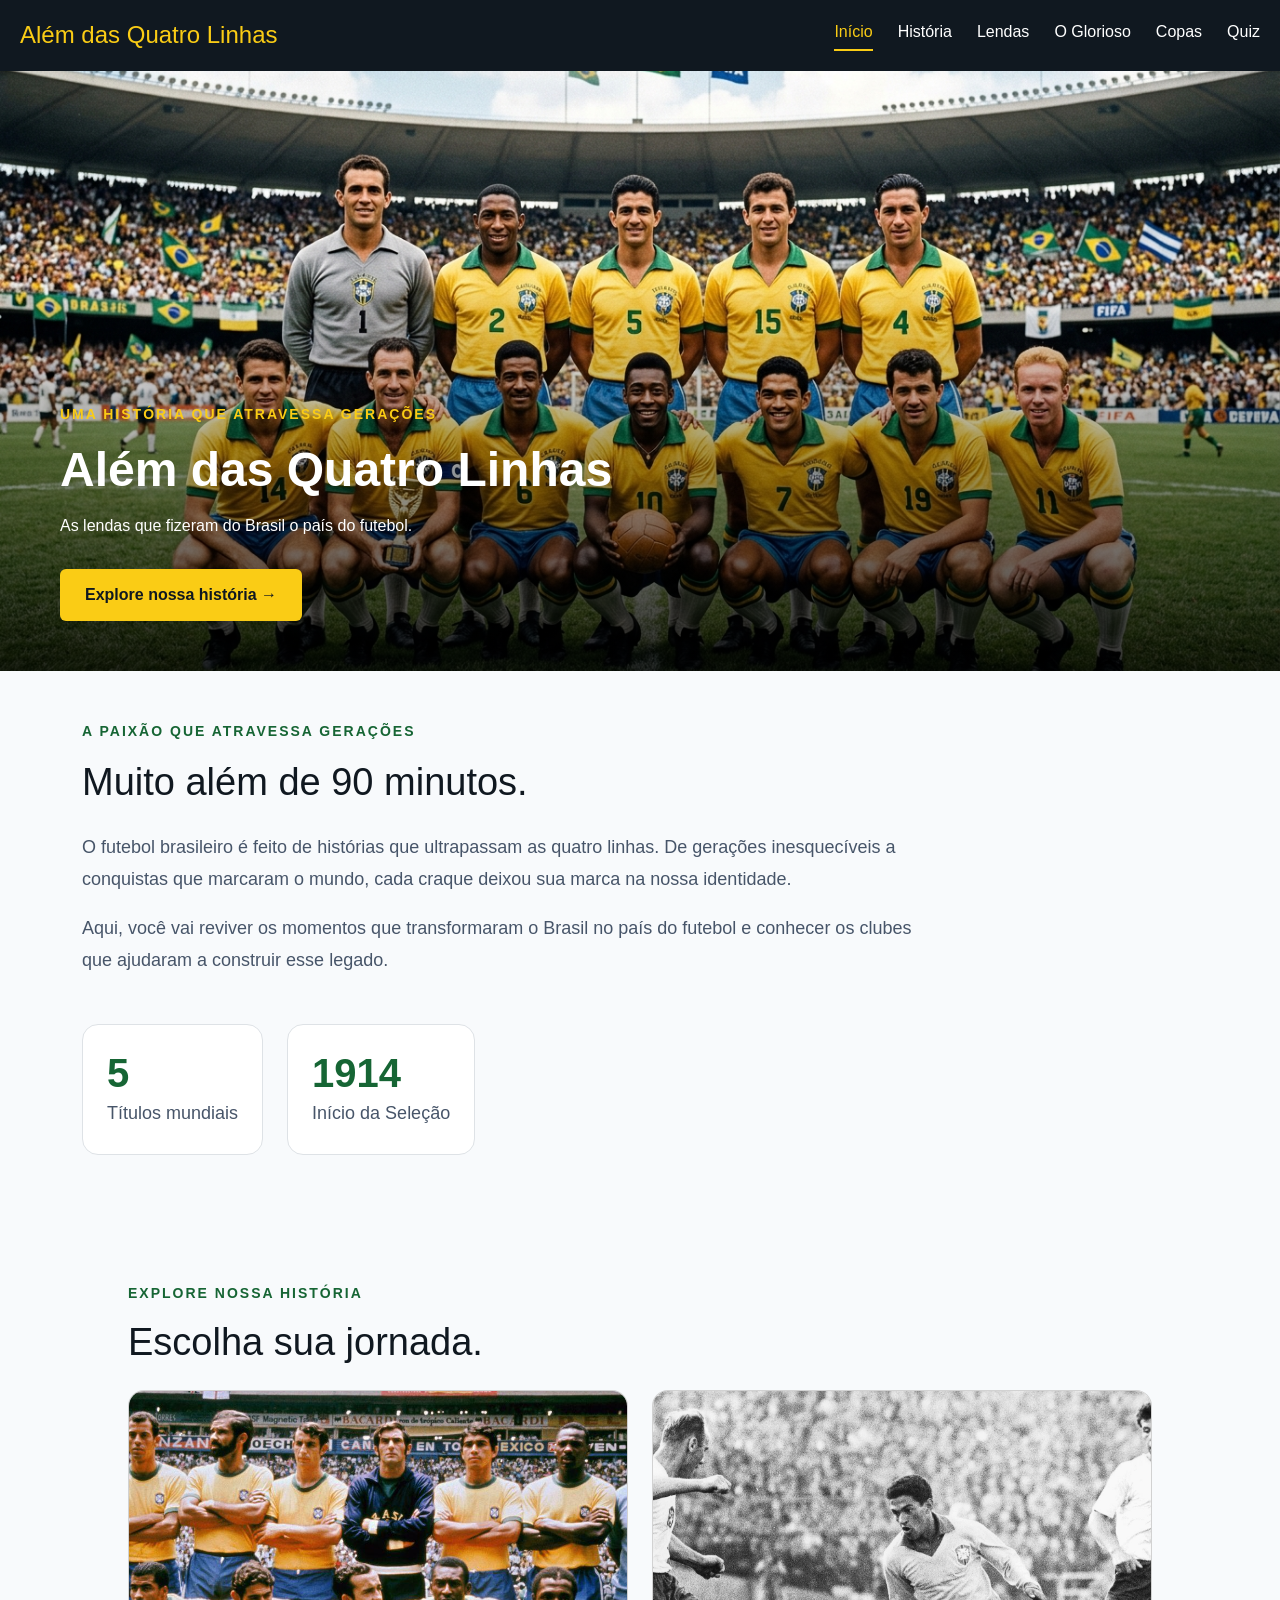
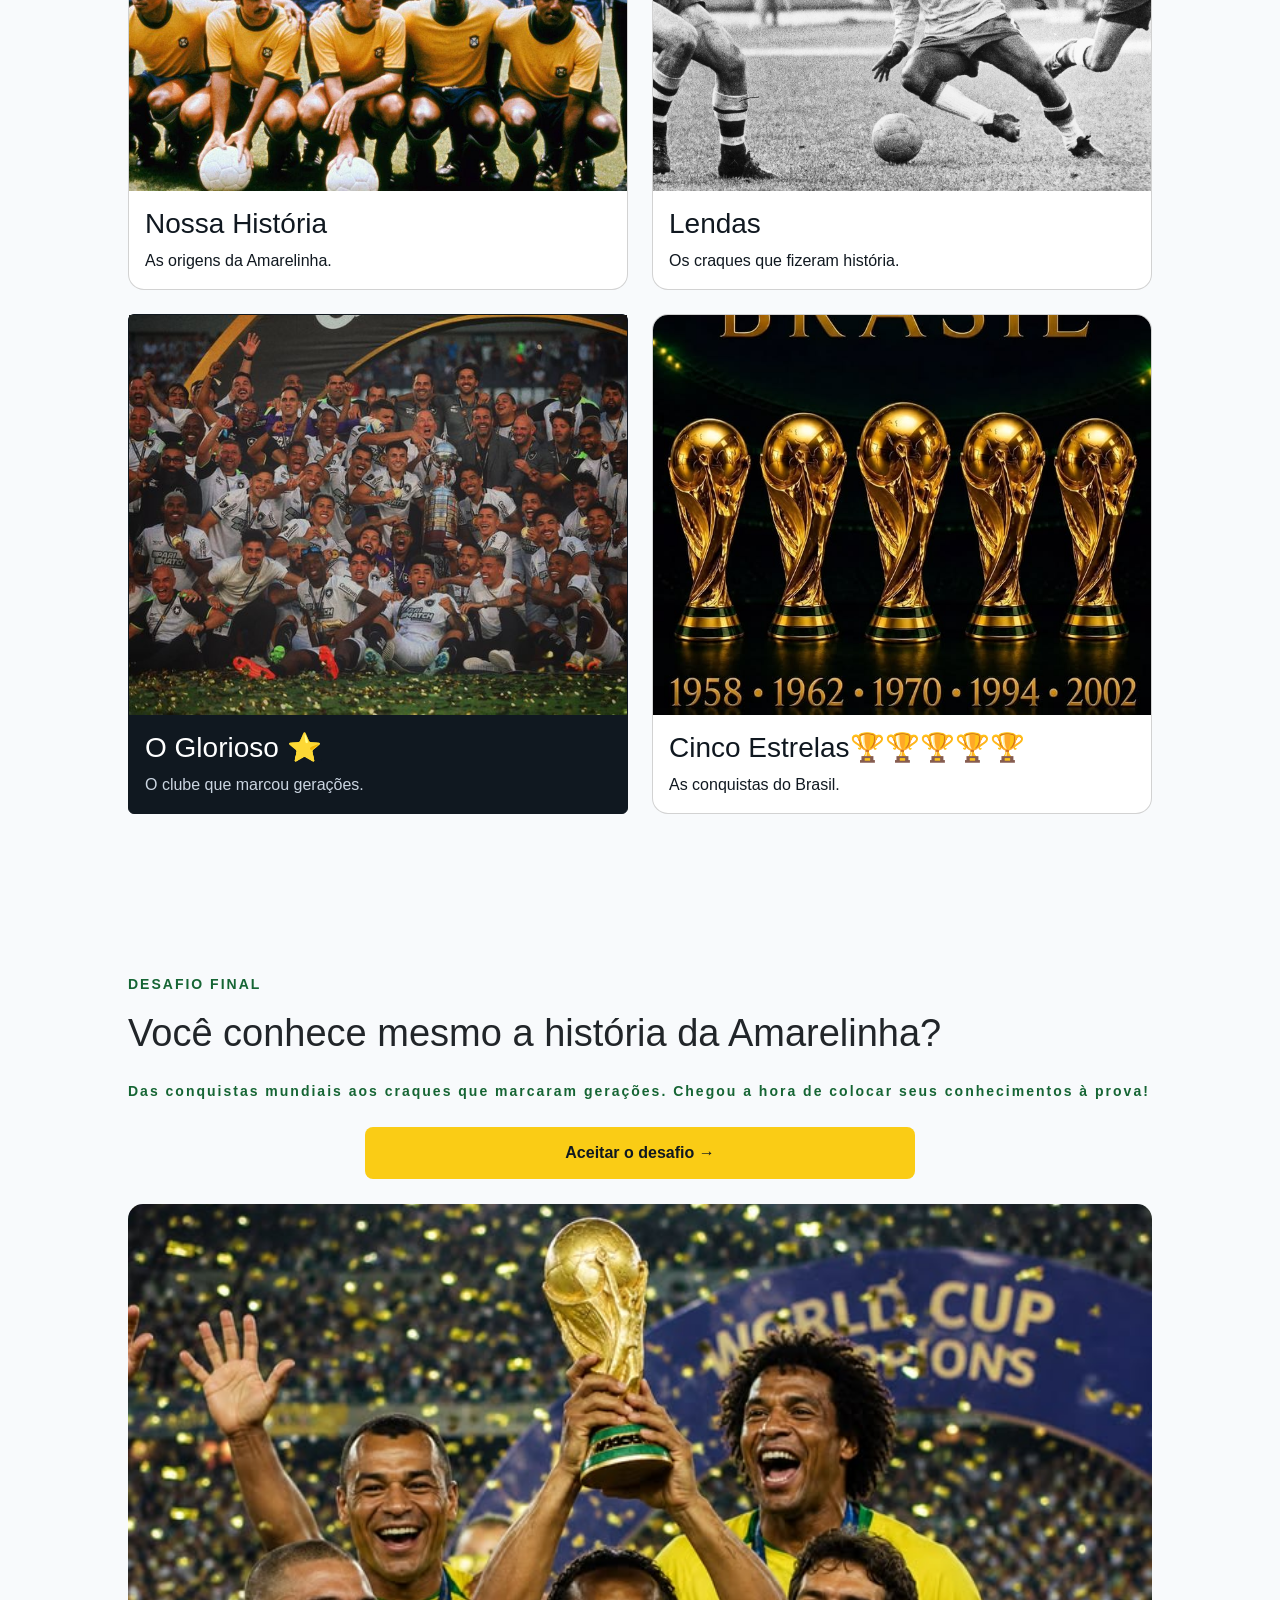
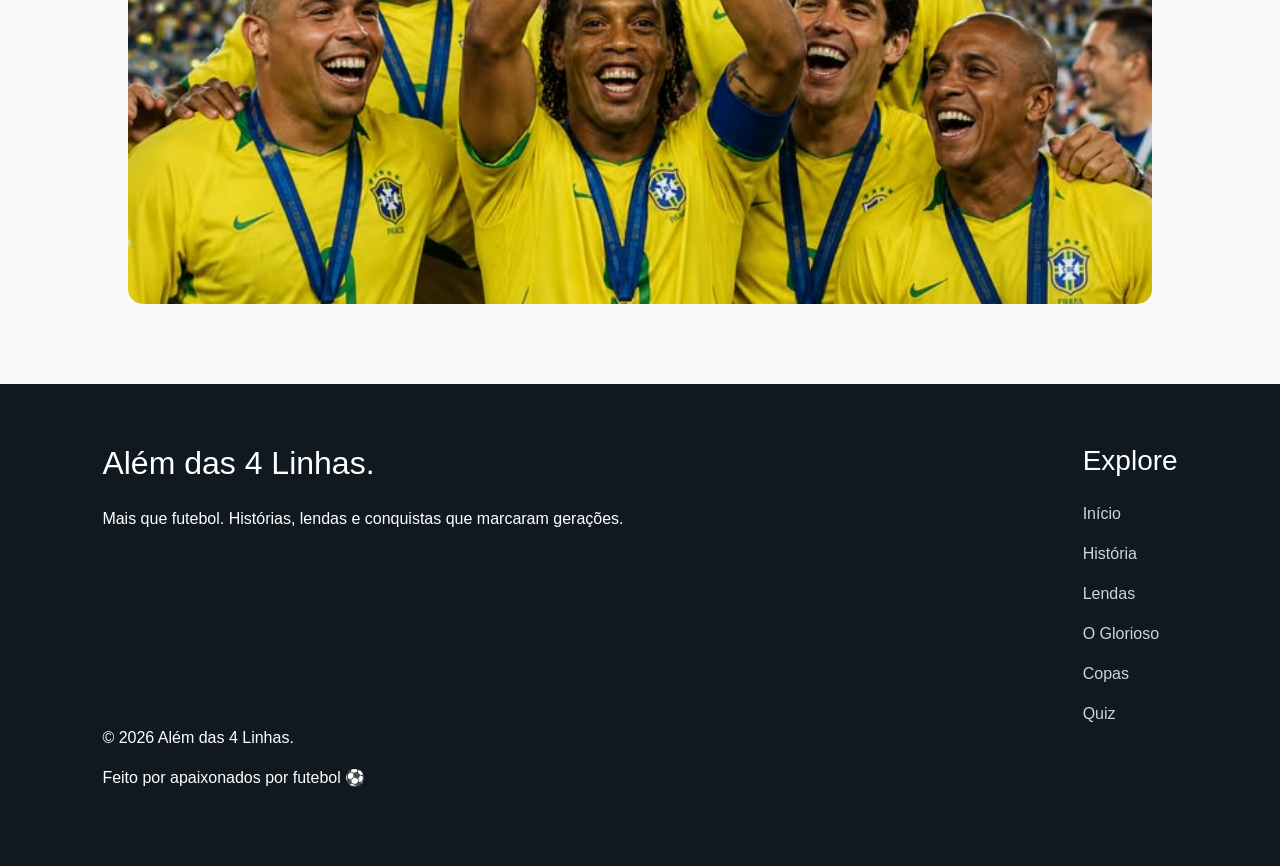
==== index.html @ fcc67f06 "Refatoracao inicial com bootstrap" ====
<!DOCTYPE html>
<html lang="pt-br">
<head>
    <meta charset="UTF-8">
    <meta name="viewport" content="width=device-width, initial-scale=1.0">
    <link href="https://cdn.jsdelivr.net/npm/bootstrap@5.3.3/dist/css/bootstrap.min.css" rel="stylesheet">
    <link rel="stylesheet" href="css/estilo.css">
    <title>Alem das 4 linhas</title>
    
</head>
    <script src="https://cdn.jsdelivr.net/npm/bootstrap@5.3.3/dist/js/bootstrap.bundle.min.js"></script>
<body>
    <header>
        <h1> Além das Quatro Linhas</h1>
        <nav>
            <a href="index.html" class="ativo">Início</a>
            <a href="historia.html">História</a>
            <a href="lendas.html">Lendas</a>
            <a href="botafogo.html">O Glorioso</a>
            <a href="copas.html">Copas</a>
            <a href="quiz.html">Quiz</a>
        </nav>
    </header>
    
    <main>
        <section class="hero">

            <img src="img/FotoPrincip.jpg" alt="herois" class="hero-imagem">
           
            <div class="hero-conteudo">

                <p class="hero-subtitulo">
                UMA HISTÓRIA QUE ATRAVESSA GERAÇÕES
                </p>
            
                <h2>Além das Quatro Linhas</h2>

                <p>
                As lendas que fizeram do Brasil o país do futebol. 
                </p>
            
                <a href="historia.html" class="botao-ex">Explore nossa história →</a>
            </div>
        </section>
       
       <section class="apresentacao py-5">
            <div class="container">
                <p class="apresentacao-subtitulo" > A PAIXÃO QUE ATRAVESSA GERAÇÕES</p>

                <h2> Muito além de 90 minutos. </h2>

                <p>
                    O futebol brasileiro é feito de histórias que ultrapassam as quatro linhas. De gerações 
                    inesquecíveis a conquistas que marcaram o mundo, cada craque deixou sua marca na nossa identidade.
                </p>

        
                <p> 
                    Aqui, você vai reviver os momentos que transformaram o Brasil no país do 
                    futebol e conhecer os clubes que ajudaram a construir esse legado.
                </p>

                <div class="d-flex flex-wrap gap-4 mt-5">
                    <div class="bg-white p-4 border rounded-4">
                    
                        <h3 class="fw-bold mb-0" style="color: #166534; font-size: 40px;">5</h3>
                        <p class="small mb-0">Títulos mundiais</p>
                
                    </div>

                    <div class="bg-white p-4 border rounded-4">
                    
                        <h3 class="fw-bold mb-0" style="color: #166534; font-size: 40px;">1914</h3>
                        <p class="small mb-0">Início da Seleção</p>
                
                    </div>

                </div>
            </div>
        </section>

        <section class="jornada">

            <p class="jornada-subtitulo">EXPLORE NOSSA HISTÓRIA</p>

            <h2> Escolha sua jornada.</h2>
        
            <div  class="row g-4">
                
                <div class="col-md-6">
                    
                    <a href="historia.html" class="card h-100 text-decoration-none overflow-hidden rounded-4">
                        <img src="img/selecao.jpg" alt="card-nossahistoria">
                
                        <div class="card-body">
                            <h3 class="card-title">Nossa História</h3>
                            <p class="card-text mb-0">As origens da Amarelinha.</p>
                        </div>   
                    </a>
                </div>   

                <div class="col-md-6">
                    <a href="lendas.html" class="card h-100 text-decoration-none overflow-hidden rounded-4">
                        <img src="img/lendas.jpg" alt="Lendas-img" >
                        <div class="card-body">
                            <h3 class="card-title">Lendas</h3>
                            <p class="card-text mb-0">Os craques que fizeram história.</p>
                        </div>
                    </a>
                </div>
                
                <div class="col-md-6">
                    <a href="botafogo.html" class="card card-botafogo">
                        <img src="img/Botafogo campeão.jpg" alt="Botafogo-card" class="card-bot">
                        <div class="card-body">
                            <h3 class="card-title">O Glorioso ⭐</h3>
                            <p class="card-text mb-0">O clube que marcou gerações.</p>
                        </div>
                    </a>
                </div>   
                <div class="col-md-6">
                    <a href="copas.html" class="card h-100 text-decoration-none overflow-hidden rounded-4">
                        <img src="img/Trofeu.jpg" alt="trofeu-card" class="card-trof" >
                        <div class="card-body">
                            <h3 class="card-title">Cinco Estrelas🏆🏆🏆🏆🏆</h3>
                            <p class="card-text mb-0">As conquistas do Brasil.</p>
                        </div>
                    </a>
                </div>    
            </div>
        </section>

        <section class="desafio">
            
            <p>DESAFIO FINAL</p>

            <h2>Você conhece mesmo a história da Amarelinha?</h2>

            <p>Das conquistas mundiais aos craques que marcaram gerações. Chegou a hora de colocar seus conhecimentos à prova!</p>

            <a href="quiz.html" class="botao-desaf"> Aceitar o desafio → </a>

            <img src="img/Barro, World Cup.jpg" alt="quiz" class="desafio-img">
            
        </section>
    </main>
    
    <footer class="rodape">

        <div class="row justify-content-between g-4">

            <div class="col-12 col-md-auto d-flex flex-column gap-3 rodape-links">
                <h2>Além das 4 Linhas.</h2>
                <p>
                    Mais que futebol. Histórias, lendas e
                    conquistas que marcaram gerações.
                </p>
            </div>

            <div class="col-12 col-md-auto d-flex flex-column gap-3 rodape-links">
                <h3>Explore</h3>

                <a href="index.html">Início</a>
                <a href="historia.html">História</a>
                <a href="lendas.html">Lendas</a>
                <a href="botafogo.html">O Glorioso</a>
                <a href="copas.html">Copas</a>
                <a href="quiz.html">Quiz</a>
            </div>

        </div>

        <div class="rodape-final">
            <p>© 2026 Além das 4 Linhas.</p>
            <p>Feito por apaixonados por futebol ⚽</p>
        </div>

    </footer>

</body>
</html>
---- css/estilo.css ----
body { 
    margin: 0%;
    font-family: sans-serif;
    background-color: #F8FAFC;
}

header { 
    background-color: #101820;
    color: #FACC15;
    padding: 20px;
}

header {
    display: flex;
    justify-content: space-between;
    align-items: center;
}

header h1 {
    font-size: 24px;
    margin: 0;
}

nav { 
    display: flex;
    gap: 25px;

}

nav a {
    color: #ffffff;
    text-decoration: none;
    font-size: medium;
    font-weight: 500;
    transition: color 0.3s ease;
}

nav a:hover {
    color: #FACC15;
   
}

.hero-imagem {
    width: 100%;
    height: 600px;
    object-fit: cover;
    object-position: center;
}

.hero { 
    position: relative;
    overflow: hidden;
}

.hero::after {
    content: "";
    position: absolute;
    inset: 0;
    background: linear-gradient(
        to bottom,
        transparent 35%,
        rgba(0, 0, 0, 0.85) 105%
    );
    pointer-events: none;
}

.hero-conteudo {
    position: absolute;
    bottom: 50px;
    left: 60px;
    color: white;
    z-index: 1;
}

.hero-conteudo h2 {
    font-size: 48px;
    font-weight: 700;
    margin: 15px 0;
}

.hero-subtitulo {
    color: #FACC15;
    font-size: 14px;
    font-weight: 600;
    letter-spacing: 2px;
}

.botao-ex {
    display: inline-block;
    background-color: #FACC15;
    color: #101820;
    padding: 14px 25px;
    text-decoration: none;
    font-weight: bold;
    border-radius: 6px;
    margin-top: 15px;
}

.botao-ex { 
     transition: transform 0.3s ease, box-shadow 0.3s ease;
}

.botao-ex:hover { 
    transform: scale(1.03);
    box-shadow: 0 12px 25px rgba(0, 0, 0, 0.15);
}
.apresentacao {
    background-color: #F8FAFC;
}

.apresentacao h2 { 
    font-size: 38px;
    color: #101820;
    margin: 15px 0 25px;
}

.apresentacao p { 
    font-size: 18px;
    color: #475569;
    line-height: 1.8;
    max-width: 850px;
}

.apresentacao .apresentacao-subtitulo {
    color: #166534;
    font-size: 14px;
    font-weight: 700;
    letter-spacing: 2px;
}

.indicador h3 { 
    font-size: 40px;
    color: #166534;
    margin: 0; 
  
}

.indicador p { 
    font-size: small;
    margin: 0;
}

.emoji-trofeu {
    width: min-content;
}

.jornada { 
    background-color:  #F8FAFC;
    padding: 80px 10%;
}

.jornada-subtitulo { 
    color: #166534;
    font-size: 14px;
    font-weight: 700;
    letter-spacing: 2px;
}

.jornada h2 {
    font-size: 38px;
    color: #101820;
    margin: 15px 0 25px;
}

.card img {
    width: 100%;
    height: 400px;
    object-fit: cover;
    object-position:center 20%;
    display: block;

}

.card img.card-bot { 
    object-position: center 70%;
}

.card img.card-trof { 
    object-position: center 57%;
}

.card {
    color: #101820;
    transition: transform 0.3s ease, box-shadow 0.3s ease;
}

.card:hover {
    transform: scale(1.03);
    box-shadow: 0 12px 25px rgba(0, 0, 0, 0.15);
}

.card-botafogo { 
    background-color: #101820;
    border-color: #101820;
}

.card-botafogo h3 { 
    color: #ffffff;
}

.card-botafogo p { 
    color: #cbd5e1; 
}

.desafio{
    margin: 80px 10%;
}

.desafio p { 
    color: #166534;
    font-size: 14px;
    font-weight: 700;
    letter-spacing: 2px;
}

.desafio h2 { 
    font-size: 38px;
    margin: 15px 0 25px;
}

.desafio-img { 
    width: 100%;
    height: 700px;
    object-fit: cover;
    object-position:center 20%;
    display: block;
    border: #cbd5e1 ;
    border-radius: 15px;
}

.botao-desaf {
    display: block;
    width: fit-content;
    margin: 25px auto;
    padding: 14px 200px;

    background-color: #FACC15;
    color: #101820;
    text-decoration: none;
    font-weight: bold;

    border-radius: 8px;
    transition: 0.3s ease;
}

.botao-desaf:hover { 
    transform: scale(1.03);
    box-shadow: 0 12px 25px rgba(0, 0, 0, 0.15);
}

.rodape {
    background-color: #101820;
    color: #FFFFFF;
    padding: 60px 8%;
}

.rodape-sobre h2 {
    font-size: 20px;
    margin-bottom: 15px;
    color: #FACC15;

}

.rodape-links a {
    color: #CBD5E1;
    text-decoration: none;
    transition: color 0.3s ease;
}

.rodape-links a:hover {
    color: #FACC15;
}


        /* HISTORIA.HTML */
.ativo { 
    color: #FACC15;
    border-bottom: 2px solid #FACC15;
    padding-bottom: 5px;
}

.corpo-historia { 
    background-color: #101820;
}

.historia h1{ 
    color: #FFFFFF;
    font-size: 48px;
    margin-bottom: 15px;
    text-align: center;
}

.historia h2{ 
    color: #FFFFFF;
    font-size: 38px;
    margin-bottom: 15px;
    text-align: center;
}

.historia h3{ 
    color: #FACC15;
    font-size: 22px;
    margin-bottom: 15px;
    text-align: center;
}

.historia p:first-of-type { 
    color: #FACC15;
    font-size: 17px;
}

.historia p { 
    color:#cbd5e1;
    text-align: center;
    margin-bottom: 30px;
}

.historia-img {
    width: 100%;
    height: 550px;
    object-fit: cover;
    object-position: center 40%;
    border-radius: 12px;
}

.origem-selec { 
    max-width: 1000px;
    margin: 0;
    padding: 80px 30px;
}

.origem-selec h2 { 
    color: #FFFFFF;
    font-size: 32px;
    margin-bottom: 20px;
}

.origem-selec h3 { 
    color: #FFFFFF;
    font-size: 22px;
    margin-bottom: 15px;
}

.origem-selec p:first-of-type {
    color: #FACC15;
    font-size: 14px;
    font-weight: bold;
    letter-spacing: 2px;
    margin-bottom: 15px;
}

.origem-selec p { 
    color: #CBD5E1;
    font-size: 18px;
    line-height: 1.8;
}

.titulo-p {
    color: #FACC15;
    font-size: 14px;
    font-weight: bold;
    letter-spacing: 2px;
    margin-bottom: 15px;
}

hr {
    border: none;
    border-top: 1px solid #475569;
    margin: 30px 0;
}

.trajeto { 
    max-width: 1000px;
    margin: 0;
    padding: 80px 30px;
}

.trajeto h2{ 
    color: #FACC15;
}

.dados-historia {
    display: flex;
    gap: 80px;
}

.dado h3 {
    color: #FACC15;
    font-size: 32px;
}

.origem-selec .dado p {
    color: #CBD5E1;
    font-size: 14px;
}

.timeline {
    border-left: 3px solid #FACC15;
    margin-left: 10px;
    padding-left: 30px;
}

.evento {
    position: relative;
    margin-bottom: 40px;
}

.evento::before {
    content: "";
    position: absolute;

    width: 14px;
    height: 14px;

    background-color: #FACC15;
    border-radius: 50%;

    left: -38.5px;
    top: 0px;
}

.ano {
    color: #FACC15;
    font-size: 22px;
    font-weight: bold;
}

.evento h3 {
    color: #FFFFFF;
    margin: 10px 0;
}

.evento p {
    color: #CBD5E1;
    line-height: 1.6;
}

.timeline-conteudo {
    display: flex;
    align-items: flex-start;
    gap: 60px;
}

.timeline {
    flex: 1;
}

.timeline-img {
    width: 40%;
    height: 1000px;
    object-fit: cover;
    border-radius: 12px;
}

.linha-temp-inicio p{ 
    color: #FACC15;
    font-size: 14px;
    font-weight: bold;
    letter-spacing: 2px;
    margin-bottom: 15px;
    padding: 5px 30px;
}


.linha-temp-inicio h2 { 
    color:#F8FAFC;
    font-size: 32px;
    margin-bottom: 18px;
    margin-top: 0;
    padding: 0px 30px;

}

.origem-selec.secao-garrincha {
    max-width: none;
    width: 100%;
    padding: 80px 30px;
    box-sizing: border-box;
}

.secao-garrincha .texto-garrincha {
    flex: 1;
    padding-right: 30px;
    padding-left: 30px;
    margin-top: 50px;
}

.secao-garrincha .timeline-img {
    width: 30%;
    height: 1000px;
    object-fit: cover;
    object-position: center;
}

.secao-botafogo.historia-img {
    width: 100%;
    height: 500px;
    object-fit: cover;
    object-position: center 50%;
    border-radius: 12px;
}

.card.fogo {
    background-color: #1B2732;
    border-color: #252525;
}

.card.fogo p.first-of-type {
    color: #CBD5E1;
}

.card.fogo p {
    color: #FACC15;
}


.card.fogo h3 { 
    color: #FFFFFF;
}

.secao-botafogo{
    gap: 20px;
}

.secao-botafogo .dado {
    flex: 1;
    background-color: #1B2732;
    padding: 30px;
    border-radius: 12px;
    text-align: center;
}

.jornada-cards.secao-futuro {
    display: grid;
    grid-template-columns: repeat(7, minmax(0, 1fr));
    gap: 15px;
    width: 100%;
    max-width: 100%;
}

.secao-futuro {
    width: 100%;
    max-width: none;
}

.jornada-cards.secao-futuro {
    width: 100%;
    max-width: none;
}

/*LENDAS STYLE*/

.img-lenda {
    width: 250px;
    height: 300px;
    object-fit: cover;
    object-position: center;
}
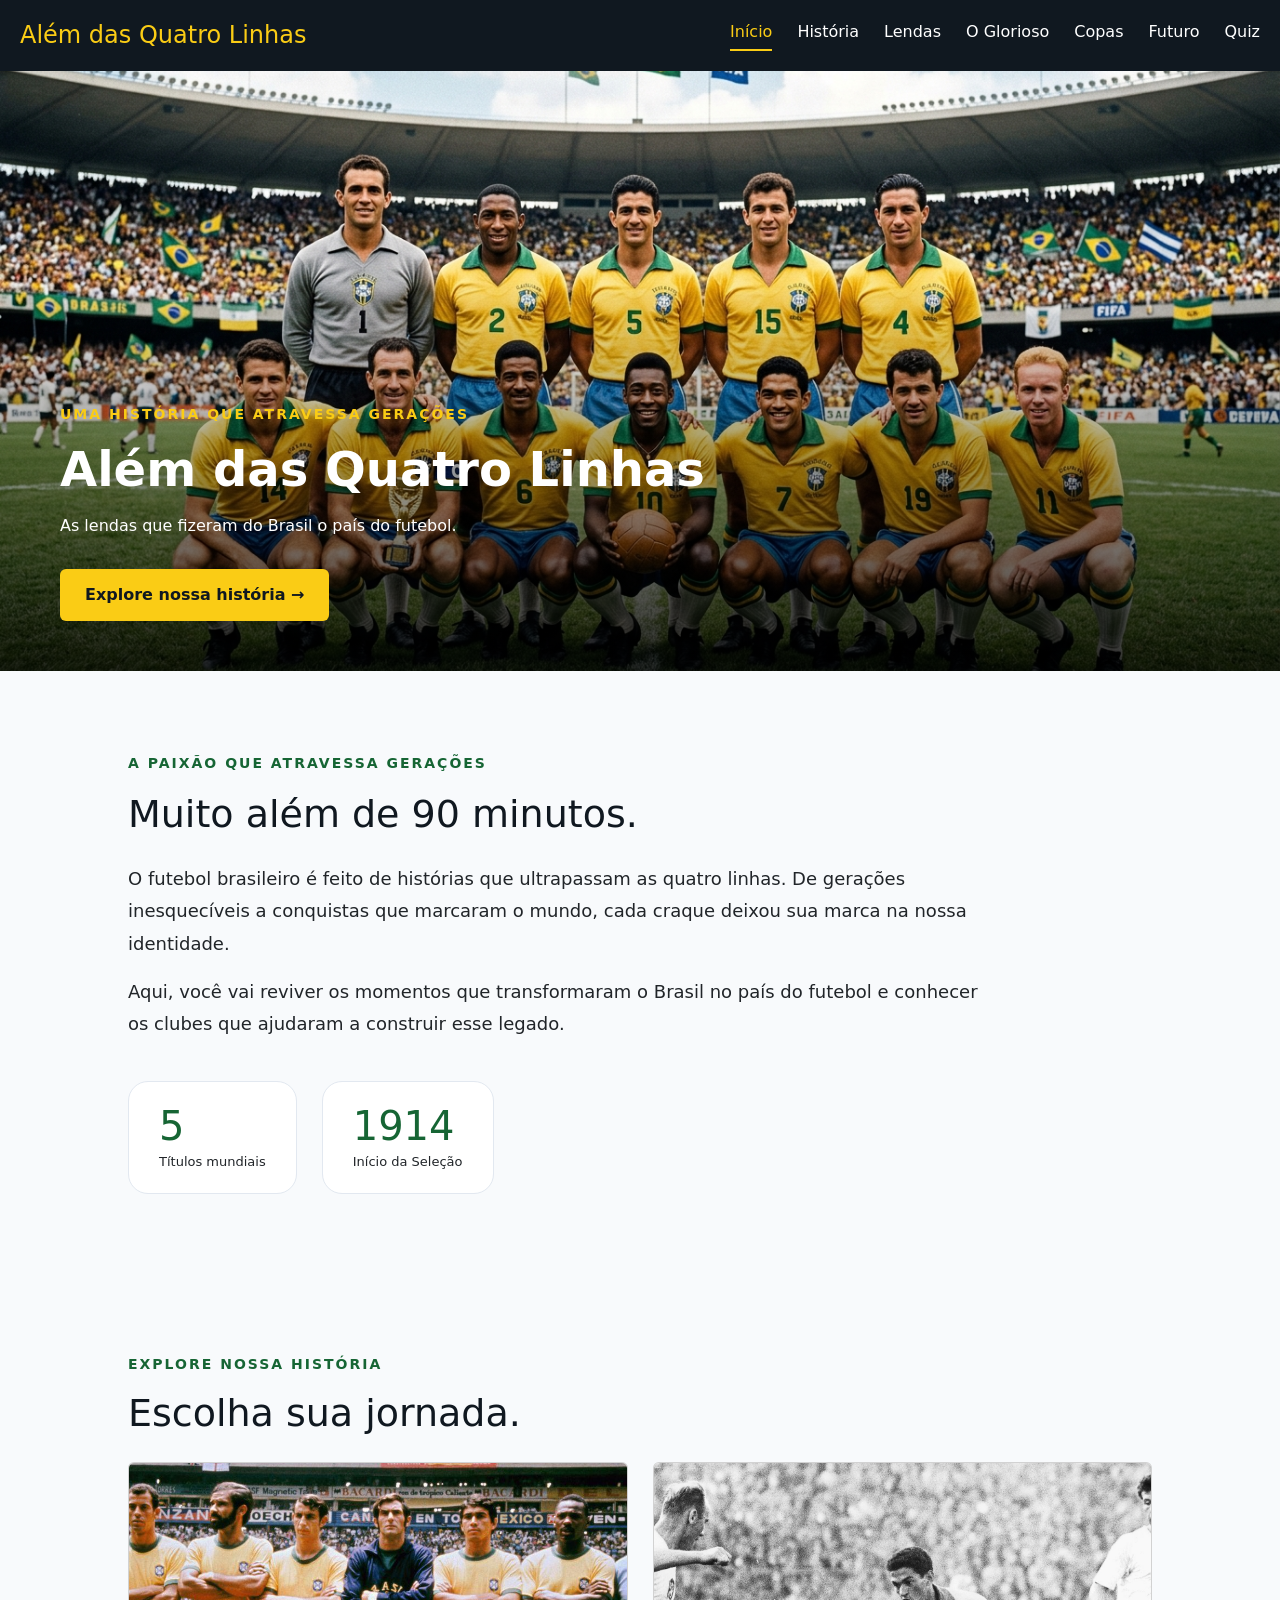
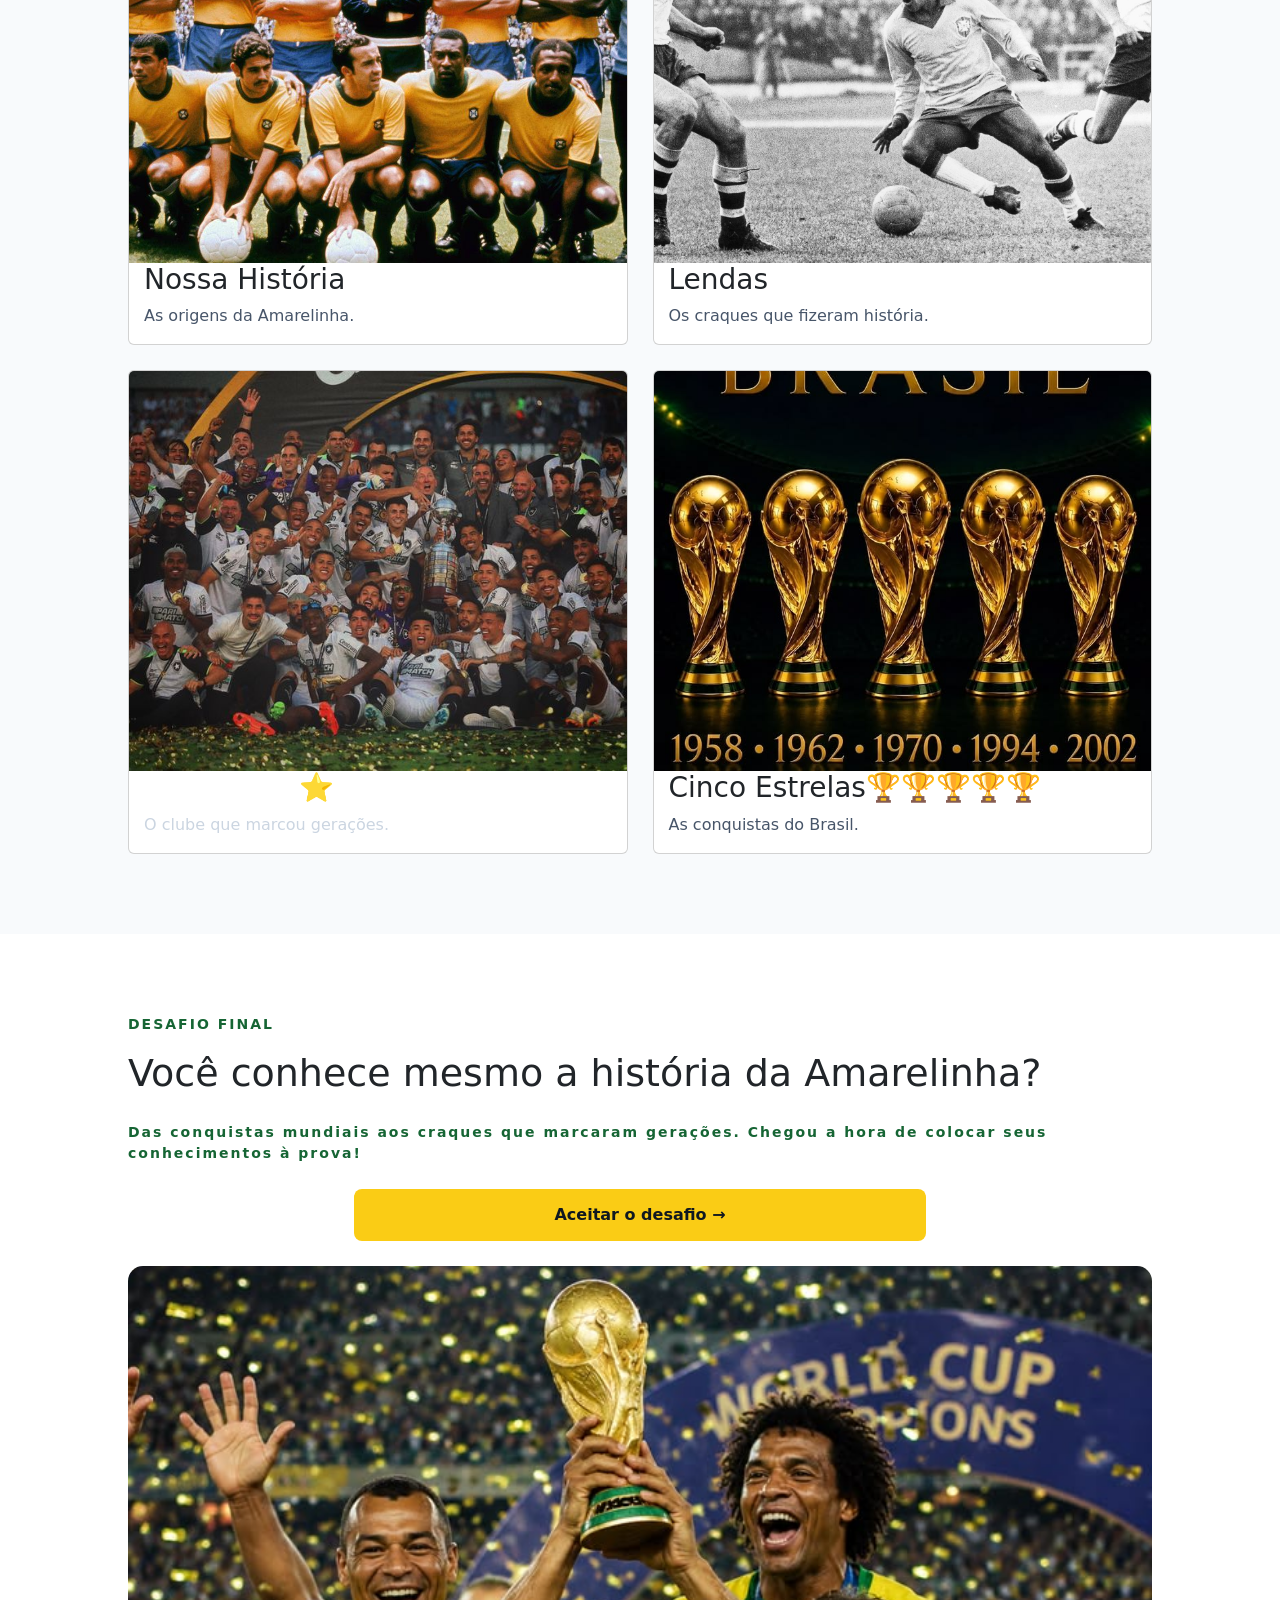
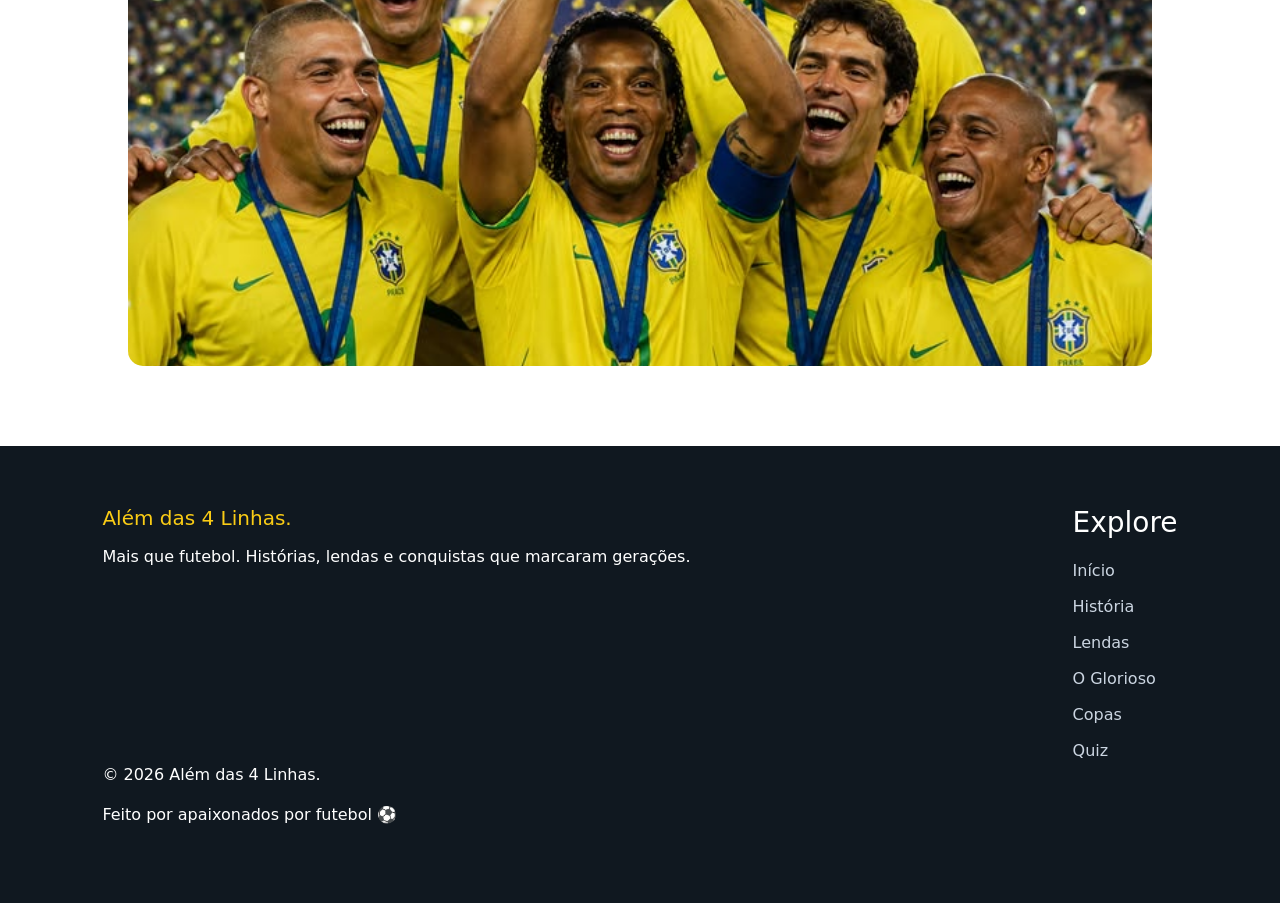
==== commit 11d6a629: "atualizacao navbar" ====
--- a/index.html
+++ b/index.html
@@ -3,12 +3,11 @@
 <head>
     <meta charset="UTF-8">
     <meta name="viewport" content="width=device-width, initial-scale=1.0">
-    <link href="https://cdn.jsdelivr.net/npm/bootstrap@5.3.3/dist/css/bootstrap.min.css" rel="stylesheet">
     <link rel="stylesheet" href="css/estilo.css">
     <title>Alem das 4 linhas</title>
+    <link href="https://cdn.jsdelivr.net/npm/bootstrap@5.3.3/dist/css/bootstrap.min.css" rel="stylesheet">
     
 </head>
-    <script src="https://cdn.jsdelivr.net/npm/bootstrap@5.3.3/dist/js/bootstrap.bundle.min.js"></script>
 <body>
     <header>
         <h1> Além das Quatro Linhas</h1>
@@ -18,6 +17,7 @@
             <a href="lendas.html">Lendas</a>
             <a href="botafogo.html">O Glorioso</a>
             <a href="copas.html">Copas</a>
+            <a href="futuro.html">Futuro</a>
             <a href="quiz.html">Quiz</a>
         </nav>
     </header>
@@ -43,40 +43,39 @@
             </div>
         </section>
        
-       <section class="apresentacao py-5">
-            <div class="container">
-                <p class="apresentacao-subtitulo" > A PAIXÃO QUE ATRAVESSA GERAÇÕES</p>
+       <section class="apresentacao">
+            <p class="apresentacao-subtitulo" > A PAIXÃO QUE ATRAVESSA GERAÇÕES</p>
 
-                <h2> Muito além de 90 minutos. </h2>
+            <h2> Muito além de 90 minutos. </h2>
 
-                <p>
-                    O futebol brasileiro é feito de histórias que ultrapassam as quatro linhas. De gerações 
-                    inesquecíveis a conquistas que marcaram o mundo, cada craque deixou sua marca na nossa identidade.
-                </p>
+            <p>
+                O futebol brasileiro é feito de histórias que ultrapassam as quatro linhas. De gerações 
+                inesquecíveis a conquistas que marcaram o mundo, cada craque deixou sua marca na nossa identidade.
+            </p>
 
         
-                <p> 
-                    Aqui, você vai reviver os momentos que transformaram o Brasil no país do 
-                    futebol e conhecer os clubes que ajudaram a construir esse legado.
-                </p>
+            <p> 
+                Aqui, você vai reviver os momentos que transformaram o Brasil no país do 
+                futebol e conhecer os clubes que ajudaram a construir esse legado.
+            </p>
 
-                <div class="d-flex flex-wrap gap-4 mt-5">
-                    <div class="bg-white p-4 border rounded-4">
+            <div class="indicadores">
+                <div class="indicador">
                     
-                        <h3 class="fw-bold mb-0" style="color: #166534; font-size: 40px;">5</h3>
-                        <p class="small mb-0">Títulos mundiais</p>
+                    <h3>5</h3>
+                    <p>Títulos mundiais</p>
                 
-                    </div>
+                </div>
 
-                    <div class="bg-white p-4 border rounded-4">
+                <div class="indicador">
                     
-                        <h3 class="fw-bold mb-0" style="color: #166534; font-size: 40px;">1914</h3>
-                        <p class="small mb-0">Início da Seleção</p>
+                    <h3>1914</h3>
+                    <p>Início da Seleção</p>
                 
-                    </div>
+                </div>
 
-                </div>
             </div>
+
         </section>
 
         <section class="jornada">
@@ -85,48 +84,40 @@
 
             <h2> Escolha sua jornada.</h2>
         
-            <div  class="row g-4">
+            <div class="jornada-cards">
+    
+                <a href="historia.html" class="card">
+                    <img src="img/selecao.jpg" alt="Botafogo-card">
                 
-                <div class="col-md-6">
+                    <h3>Nossa História</h3>
+                    <p>As origens da Amarelinha.</p>
+                   
+                </a>
                     
-                    <a href="historia.html" class="card h-100 text-decoration-none overflow-hidden rounded-4">
-                        <img src="img/selecao.jpg" alt="card-nossahistoria">
+                <a href="lendas.html" class="card">
+                    <img src="img/lendas.jpg" alt="Lendas-img" >
+                        
+                    <h3>Lendas</h3>
+                    <p>Os craques que fizeram história.</p>
+                    
+                </a>
+
+                <a href="botafogo.html" class="card card-botafogo">
+                    <img src="img/Botafogo campeão.jpg" alt="Botafogo-card" class="card-bot">
+                        
+                    <h3>O Glorioso ⭐</h3>
+                    <p>O clube que marcou gerações.</p>
+                    
+                </a>
+                    
+                <a href="copas.html" class="card">
+                    <img src="img/Trofeu.jpg" alt="trofeu-card" class="card-trof" >
+                        
+                    <h3>Cinco Estrelas🏆🏆🏆🏆🏆</h3>
+                    <p>As conquistas do Brasil.</p>
+                    
+                </a>
                 
-                        <div class="card-body">
-                            <h3 class="card-title">Nossa História</h3>
-                            <p class="card-text mb-0">As origens da Amarelinha.</p>
-                        </div>   
-                    </a>
-                </div>   
-
-                <div class="col-md-6">
-                    <a href="lendas.html" class="card h-100 text-decoration-none overflow-hidden rounded-4">
-                        <img src="img/lendas.jpg" alt="Lendas-img" >
-                        <div class="card-body">
-                            <h3 class="card-title">Lendas</h3>
-                            <p class="card-text mb-0">Os craques que fizeram história.</p>
-                        </div>
-                    </a>
-                </div>
-                
-                <div class="col-md-6">
-                    <a href="botafogo.html" class="card card-botafogo">
-                        <img src="img/Botafogo campeão.jpg" alt="Botafogo-card" class="card-bot">
-                        <div class="card-body">
-                            <h3 class="card-title">O Glorioso ⭐</h3>
-                            <p class="card-text mb-0">O clube que marcou gerações.</p>
-                        </div>
-                    </a>
-                </div>   
-                <div class="col-md-6">
-                    <a href="copas.html" class="card h-100 text-decoration-none overflow-hidden rounded-4">
-                        <img src="img/Trofeu.jpg" alt="trofeu-card" class="card-trof" >
-                        <div class="card-body">
-                            <h3 class="card-title">Cinco Estrelas🏆🏆🏆🏆🏆</h3>
-                            <p class="card-text mb-0">As conquistas do Brasil.</p>
-                        </div>
-                    </a>
-                </div>    
             </div>
         </section>
 
@@ -147,9 +138,9 @@
     
     <footer class="rodape">
 
-        <div class="row justify-content-between g-4">
+        <div class="rodape-conteudo">
 
-            <div class="col-12 col-md-auto d-flex flex-column gap-3 rodape-links">
+            <div class="rodape-sobre">
                 <h2>Além das 4 Linhas.</h2>
                 <p>
                     Mais que futebol. Histórias, lendas e
@@ -157,7 +148,7 @@
                 </p>
             </div>
 
-            <div class="col-12 col-md-auto d-flex flex-column gap-3 rodape-links">
+            <div class="rodape-links">
                 <h3>Explore</h3>
 
                 <a href="index.html">Início</a>
--- a/css/estilo.css
+++ b/css/estilo.css
@@ -106,6 +106,7 @@
 }
 .apresentacao {
     background-color: #F8FAFC;
+    padding: 80px 10%;
 }
 
 .apresentacao h2 { 
@@ -116,7 +117,7 @@
 
 .apresentacao p { 
     font-size: 18px;
-    color: #475569;
+    columns: #475569;
     line-height: 1.8;
     max-width: 850px;
 }
@@ -126,6 +127,19 @@
     font-size: 14px;
     font-weight: 700;
     letter-spacing: 2px;
+}
+
+.indicadores { 
+    display: flex;
+    gap: 25px;
+    margin-top: 40px;
+}
+
+.indicador {
+    background-color: #FFFFFF;
+    padding: 20px 30px;
+    border: 1px solid #E2E8F0;
+    border-radius: 20px;
 }
 
 .indicador h3 { 
@@ -162,6 +176,13 @@
     margin: 15px 0 25px;
 }
 
+.jornada-cards { 
+    display: grid;
+    grid-template-columns: repeat(2, 1fr);
+    gap: 25px;
+}
+
+
 .card img {
     width: 100%;
     height: 400px;
@@ -180,13 +201,31 @@
 }
 
 .card {
+    display: block;
+    background-color: #FFFFFF;
+    border: 1px solid #E2E8F0;
+    border-radius: 17px;
+    overflow: hidden;
+    text-decoration: none;
     color: #101820;
     transition: transform 0.3s ease, box-shadow 0.3s ease;
 }
+
 
 .card:hover {
     transform: scale(1.03);
     box-shadow: 0 12px 25px rgba(0, 0, 0, 0.15);
+}
+
+
+.card h3 {
+    padding-left: 15px;
+
+}
+
+.card p { 
+    padding-left: 15px;
+    color: #475569;
 }
 
 .card-botafogo { 
@@ -252,6 +291,19 @@
     background-color: #101820;
     color: #FFFFFF;
     padding: 60px 8%;
+}
+
+.rodape-conteudo {
+    display: flex;
+    justify-content: space-between;
+    gap: 40px;
+}
+
+.rodape-links {
+    display: flex;
+    flex-direction: column;
+    gap: 12px;
+
 }
 
 .rodape-sobre h2 {
@@ -557,3 +609,49 @@
     object-position: center;
 }
 
+
+/* TÍTULO DAS LENDAS */
+.titulo-lendas {
+    font-size: 45px;
+    color: #FACC15;
+    font-weight: bold;
+}
+
+
+/* CARDS */
+.card-lenda {
+    border: none;
+    border-radius: 10px;
+    overflow: hidden;
+    transition: 0.3s;
+}
+
+/* IMAGENS */
+.card-lenda img {
+    height: 300px;
+    object-fit: cover;
+}
+
+/* NOME DOS JOGADORES */
+.card-lenda h3 {
+    color: #1B4332;
+    font-weight: bold;
+}
+
+/* DESCRIÇÃO */
+.card-lenda p {
+    color: #555;
+}
+
+/* EFEITO AO PASSAR O MOUSE */
+.card-lenda:hover {
+    transform: translateY(-5px);
+    box-shadow: 0 5px 15px rgba(0,0,0,0.2);
+}
+
+/*Subir imagem do ronaldo*/
+.card-lenda .img-ronaldo {
+    object-fit: cover !important;
+    object-position: center 50% !important;
+}
+
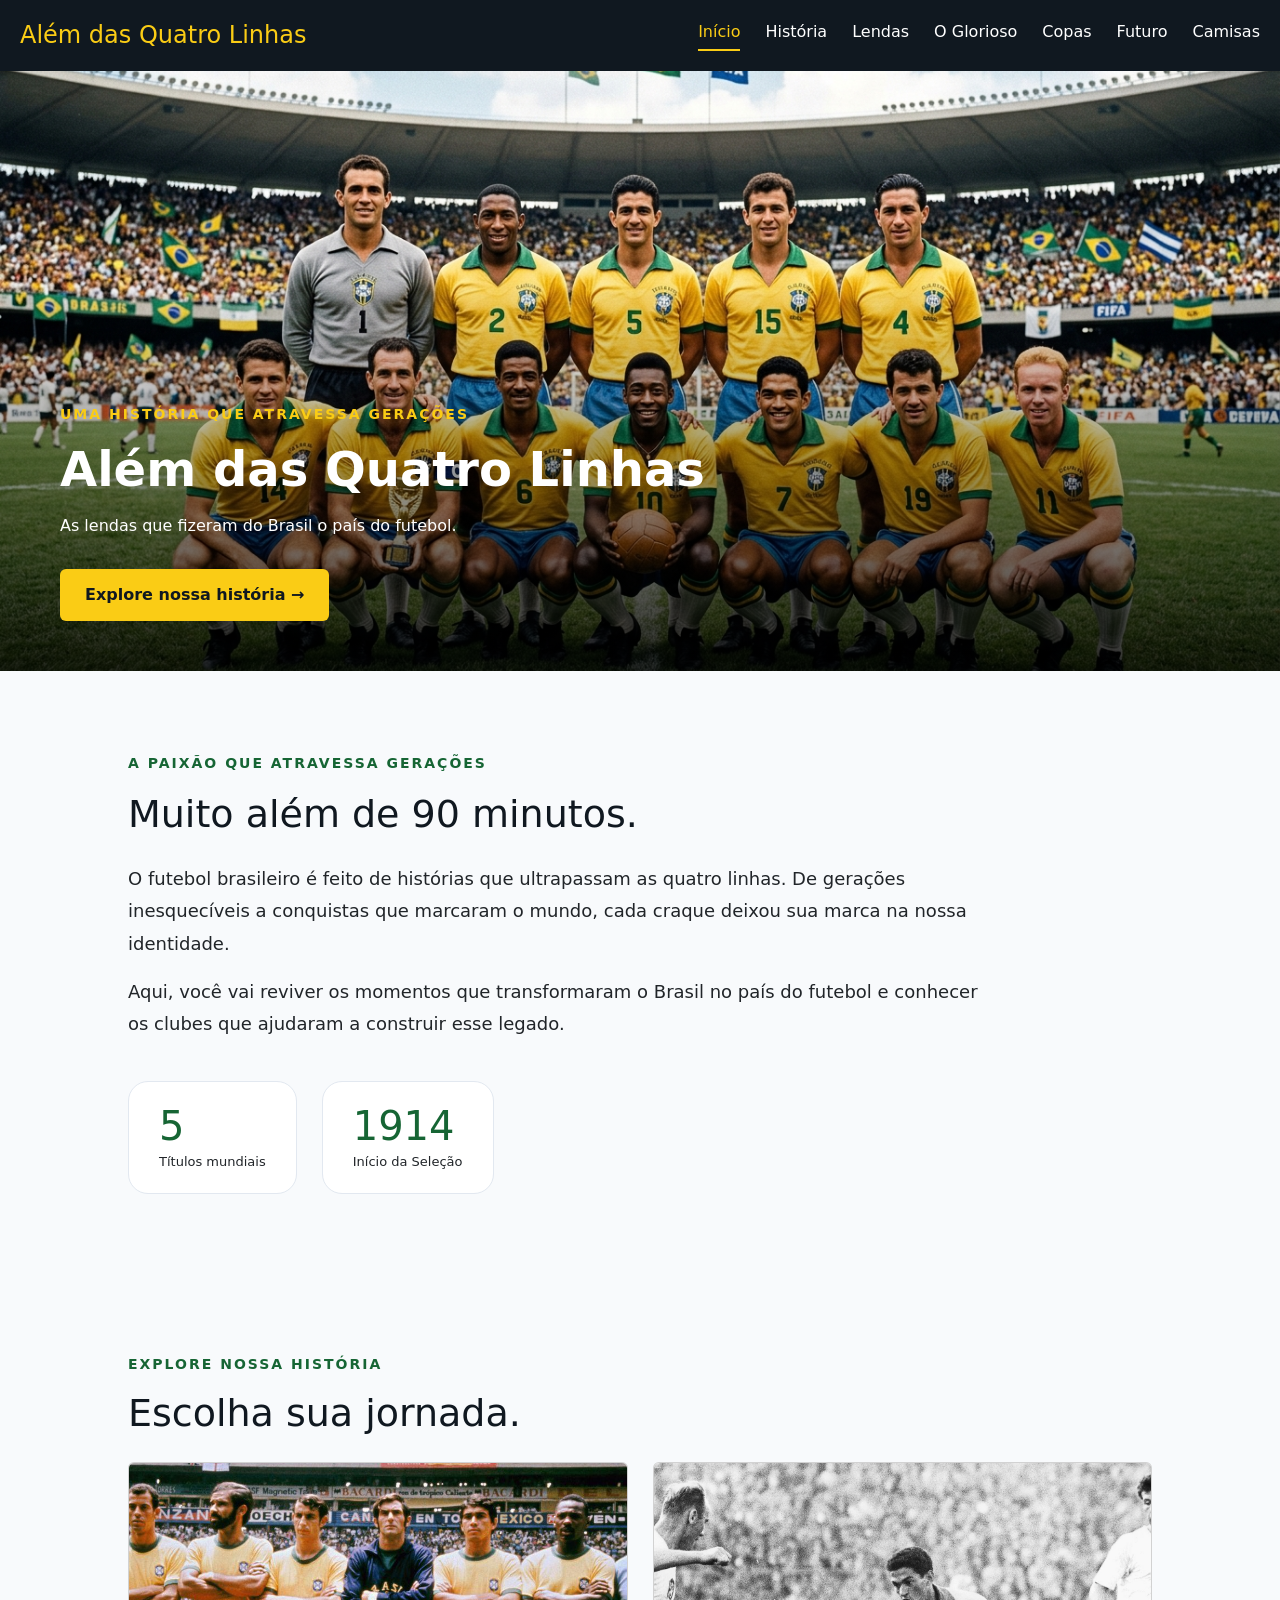
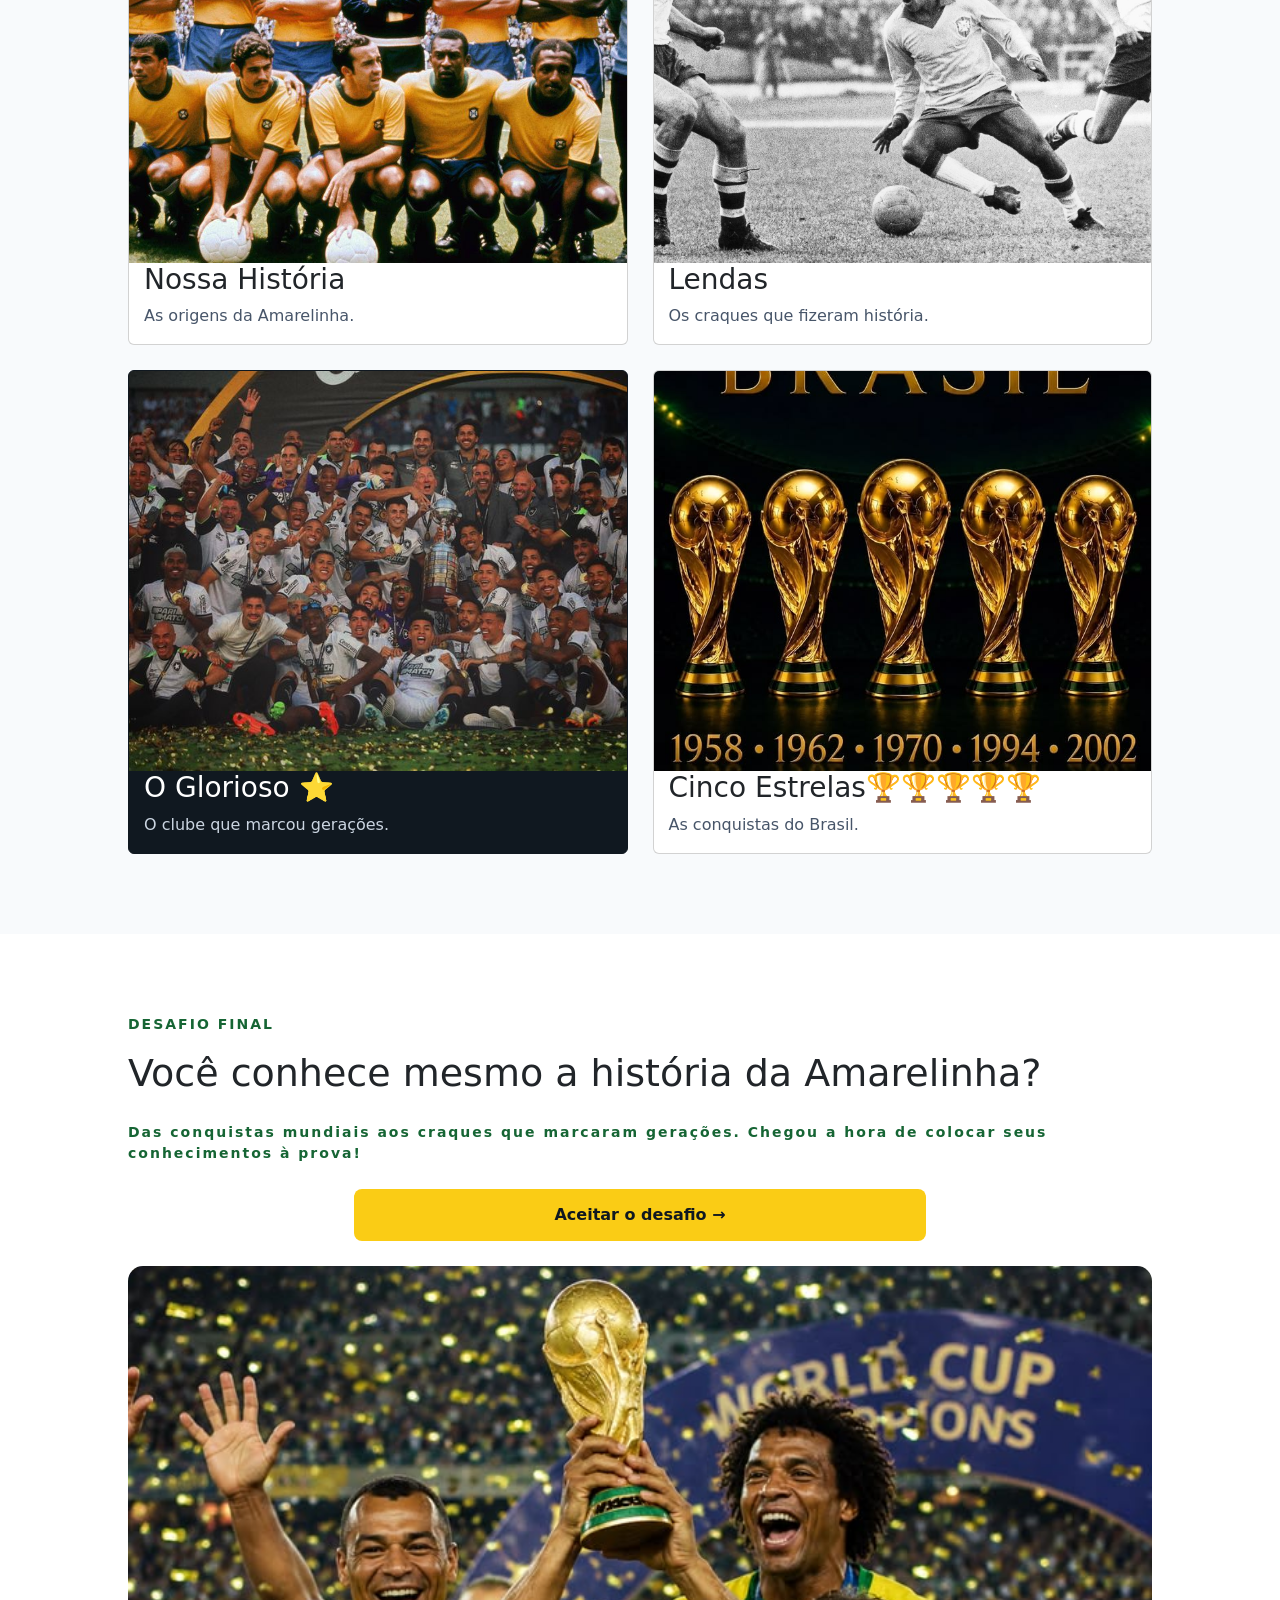
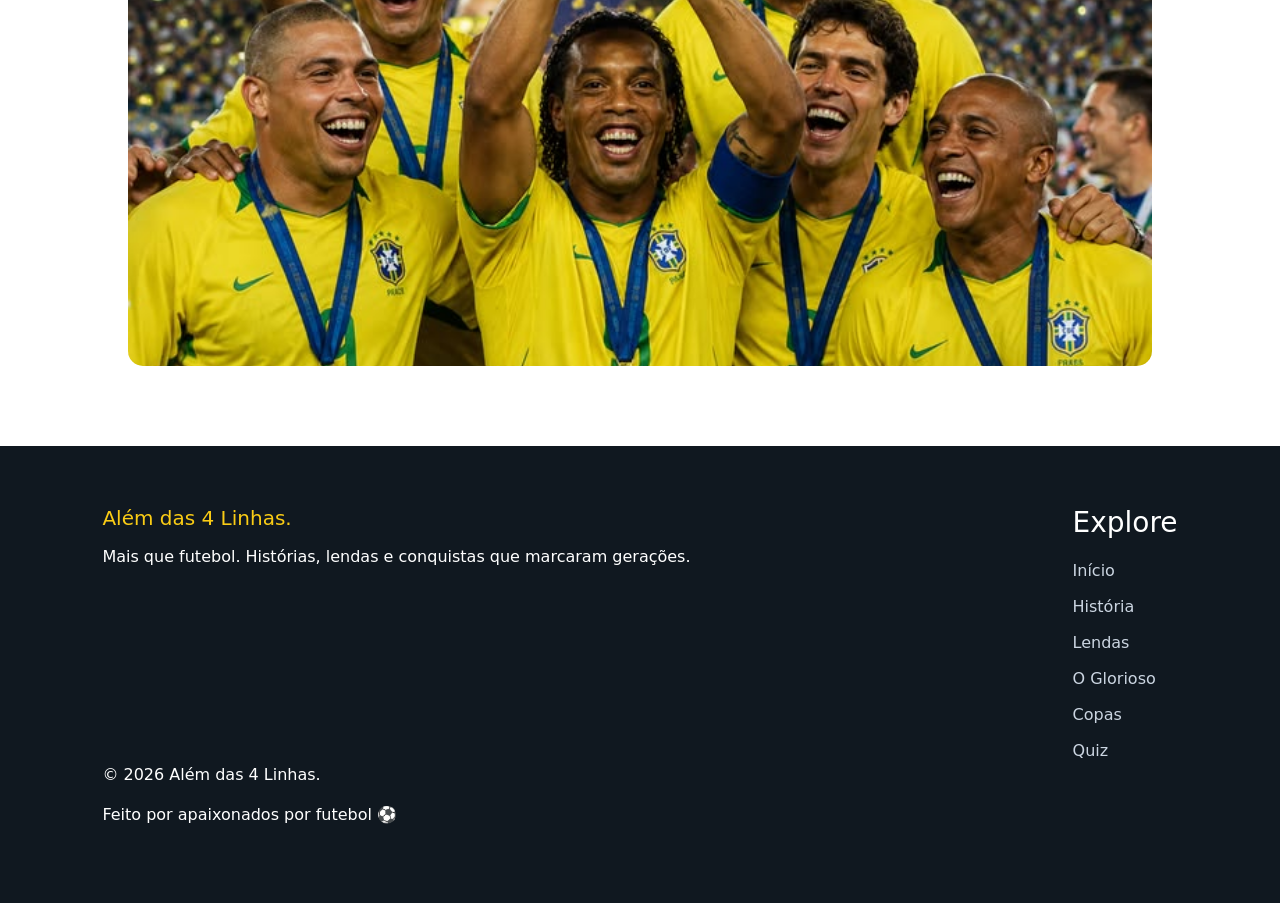
==== commit 02dd8c92: "Final, Galeria de camisas e CSS organizado" ====
--- a/index.html
+++ b/index.html
@@ -3,7 +3,8 @@
 <head>
     <meta charset="UTF-8">
     <meta name="viewport" content="width=device-width, initial-scale=1.0">
-    <link rel="stylesheet" href="css/estilo.css">
+    <link rel="stylesheet" href="css/global.css">
+    <link rel="stylesheet" href="css/index.css">
     <title>Alem das 4 linhas</title>
     <link href="https://cdn.jsdelivr.net/npm/bootstrap@5.3.3/dist/css/bootstrap.min.css" rel="stylesheet">
     
@@ -18,7 +19,7 @@
             <a href="botafogo.html">O Glorioso</a>
             <a href="copas.html">Copas</a>
             <a href="futuro.html">Futuro</a>
-            <a href="quiz.html">Quiz</a>
+            <a href="camisas.html">Camisas</a>
         </nav>
     </header>
     
@@ -142,10 +143,12 @@
 
             <div class="rodape-sobre">
                 <h2>Além das 4 Linhas.</h2>
+                    
                 <p>
                     Mais que futebol. Histórias, lendas e
                     conquistas que marcaram gerações.
                 </p>
+
             </div>
 
             <div class="rodape-links">
@@ -157,6 +160,7 @@
                 <a href="botafogo.html">O Glorioso</a>
                 <a href="copas.html">Copas</a>
                 <a href="quiz.html">Quiz</a>
+                    
             </div>
 
         </div>
--- a/css/global.css
+++ b/css/global.css
@@ -0,0 +1,268 @@
+/* ESTILOS COMPARTILHADOS — USADOS EM MAIS DE UMA PÁGINA */
+/* Inclui cabeçalho, navegação, rodapé e componentes comuns. */
+
+body { 
+    margin: 0%;
+    font-family: sans-serif;
+    background-color: #F8FAFC;
+}
+
+header { 
+    background-color: #101820;
+    color: #FACC15;
+    padding: 20px;
+}
+
+header {
+    display: flex;
+    justify-content: space-between;
+    align-items: center;
+}
+
+header h1 {
+    font-size: 24px;
+    margin: 0;
+}
+
+nav { 
+    display: flex;
+    gap: 25px;
+
+}
+
+nav a {
+    color: #ffffff;
+    text-decoration: none;
+    font-size: medium;
+    font-weight: 500;
+    transition: color 0.3s ease;
+}
+
+nav a:hover {
+    color: #FACC15;
+   
+}
+
+.hero-imagem {
+    width: 100%;
+    height: 600px;
+    object-fit: cover;
+    object-position: center;
+}
+
+.jornada-cards { 
+    display: grid;
+    grid-template-columns: repeat(2, 1fr);
+    gap: 25px;
+}
+
+.card img {
+    width: 100%;
+    height: 400px;
+    object-fit: cover;
+    object-position:center 20%;
+    display: block;
+
+}
+
+.card {
+    display: block;
+    background-color: #FFFFFF;
+    border: 1px solid #E2E8F0;
+    border-radius: 17px;
+    overflow: hidden;
+    text-decoration: none;
+    color: #101820;
+    transition: transform 0.3s ease, box-shadow 0.3s ease;
+}
+
+.card:hover {
+    transform: scale(1.03);
+    box-shadow: 0 12px 25px rgba(0, 0, 0, 0.15);
+}
+
+.card h3 {
+    padding-left: 15px;
+
+}
+
+.card p { 
+    padding-left: 15px;
+    color: #475569;
+}
+
+.botao-desaf {
+    display: block;
+    width: fit-content;
+    margin: 25px auto;
+    padding: 14px 200px;
+
+    background-color: #FACC15;
+    color: #101820;
+    text-decoration: none;
+    font-weight: bold;
+
+    border-radius: 8px;
+    transition: 0.3s ease;
+}
+
+.botao-desaf:hover { 
+    transform: scale(1.03);
+    box-shadow: 0 12px 25px rgba(0, 0, 0, 0.15);
+}
+
+.rodape {
+    background-color: #101820;
+    color: #FFFFFF;
+    padding: 60px 8%;
+}
+
+.rodape-conteudo {
+    display: flex;
+    justify-content: space-between;
+    gap: 40px;
+}
+
+.rodape-links {
+    display: flex;
+    flex-direction: column;
+    gap: 12px;
+
+}
+
+.rodape-sobre h2 {
+    font-size: 20px;
+    margin-bottom: 15px;
+    color: #FACC15;
+
+}
+
+.rodape-links a {
+    color: #CBD5E1;
+    text-decoration: none;
+    transition: color 0.3s ease;
+}
+
+.rodape-links a:hover {
+    color: #FACC15;
+}
+
+.ativo { 
+    color: #FACC15;
+    border-bottom: 2px solid #FACC15;
+    padding-bottom: 5px;
+}
+
+.corpo-historia { 
+    background-color: #101820;
+}
+
+.historia h1{ 
+    color: #FFFFFF;
+    font-size: 48px;
+    margin-bottom: 15px;
+    text-align: center;
+}
+
+.historia h2{ 
+    color: #FFFFFF;
+    font-size: 38px;
+    margin-bottom: 15px;
+    text-align: center;
+}
+
+.historia h3{ 
+    color: #FACC15;
+    font-size: 22px;
+    margin-bottom: 15px;
+    text-align: center;
+}
+
+.historia p:first-of-type { 
+    color: #FACC15;
+    font-size: 17px;
+}
+
+.historia p { 
+    color:#cbd5e1;
+    text-align: center;
+    margin-bottom: 30px;
+}
+
+.historia-img {
+    width: 100%;
+    height: 550px;
+    object-fit: cover;
+    object-position: center 40%;
+    border-radius: 12px;
+}
+
+.origem-selec { 
+    max-width: 1000px;
+    margin: 0;
+    padding: 80px 30px;
+}
+
+.origem-selec h2 { 
+    color: #FFFFFF;
+    font-size: 32px;
+    margin-bottom: 20px;
+}
+
+.origem-selec h3 { 
+    color: #FFFFFF;
+    font-size: 22px;
+    margin-bottom: 15px;
+}
+
+.origem-selec p:first-of-type {
+    color: #FACC15;
+    font-size: 14px;
+    font-weight: bold;
+    letter-spacing: 2px;
+    margin-bottom: 15px;
+}
+
+.origem-selec p { 
+    color: #CBD5E1;
+    font-size: 18px;
+    line-height: 1.8;
+}
+
+hr {
+    border: none;
+    border-top: 1px solid #475569;
+    margin: 30px 0;
+}
+
+.dados-historia {
+    display: flex;
+    gap: 80px;
+}
+
+.dado h3 {
+    color: #FACC15;
+    font-size: 32px;
+}
+
+.origem-selec .dado p {
+    color: #CBD5E1;
+    font-size: 14px;
+}
+
+.card.fogo {
+    background-color: #1B2732;
+    border-color: #252525;
+}
+
+.card.fogo p.first-of-type {
+    color: #CBD5E1;
+}
+
+.card.fogo p {
+    color: #FACC15;
+}
+
+.card.fogo h3 { 
+    color: #FFFFFF;
+}
--- a/css/index.css
+++ b/css/index.css
@@ -0,0 +1,178 @@
+/* ESTILOS DA PÁGINA INDEX */
+
+.hero { 
+    position: relative;
+    overflow: hidden;
+}
+
+.hero::after {
+    content: "";
+    position: absolute;
+    inset: 0;
+    background: linear-gradient(
+        to bottom,
+        transparent 35%,
+        rgba(0, 0, 0, 0.85) 105%
+    );
+    pointer-events: none;
+}
+
+.hero-conteudo {
+    position: absolute;
+    bottom: 50px;
+    left: 60px;
+    color: white;
+    z-index: 1;
+}
+
+.hero-conteudo h2 {
+    font-size: 48px;
+    font-weight: 700;
+    margin: 15px 0;
+}
+
+.hero-subtitulo {
+    color: #FACC15;
+    font-size: 14px;
+    font-weight: 600;
+    letter-spacing: 2px;
+}
+
+.botao-ex {
+    display: inline-block;
+    background-color: #FACC15;
+    color: #101820;
+    padding: 14px 25px;
+    text-decoration: none;
+    font-weight: bold;
+    border-radius: 6px;
+    margin-top: 15px;
+}
+
+.botao-ex { 
+     transition: transform 0.3s ease, box-shadow 0.3s ease;
+}
+
+.botao-ex:hover { 
+    transform: scale(1.03);
+    box-shadow: 0 12px 25px rgba(0, 0, 0, 0.15);
+}
+
+.apresentacao {
+    background-color: #F8FAFC;
+    padding: 80px 10%;
+}
+
+.apresentacao h2 { 
+    font-size: 38px;
+    color: #101820;
+    margin: 15px 0 25px;
+}
+
+.apresentacao p { 
+    font-size: 18px;
+    columns: #475569;
+    line-height: 1.8;
+    max-width: 850px;
+}
+
+.apresentacao .apresentacao-subtitulo {
+    color: #166534;
+    font-size: 14px;
+    font-weight: 700;
+    letter-spacing: 2px;
+}
+
+.indicadores { 
+    display: flex;
+    gap: 25px;
+    margin-top: 40px;
+}
+
+.indicador {
+    background-color: #FFFFFF;
+    padding: 20px 30px;
+    border: 1px solid #E2E8F0;
+    border-radius: 20px;
+}
+
+.indicador h3 { 
+    font-size: 40px;
+    color: #166534;
+    margin: 0; 
+  
+}
+
+.indicador p { 
+    font-size: small;
+    margin: 0;
+}
+
+.emoji-trofeu {
+    width: min-content;
+}
+
+.jornada { 
+    background-color:  #F8FAFC;
+    padding: 80px 10%;
+}
+
+.jornada-subtitulo { 
+    color: #166534;
+    font-size: 14px;
+    font-weight: 700;
+    letter-spacing: 2px;
+}
+
+.jornada h2 {
+    font-size: 38px;
+    color: #101820;
+    margin: 15px 0 25px;
+}
+
+.card img.card-bot { 
+    object-position: center 70%;
+}
+
+.card img.card-trof { 
+    object-position: center 57%;
+}
+
+.card.card-botafogo { 
+    background-color: #101820;
+    border-color: #101820;
+}
+
+.card-botafogo h3 { 
+    color: #ffffff;
+}
+
+.card-botafogo p { 
+    color: #cbd5e1; 
+}
+
+.desafio{
+    margin: 80px 10%;
+}
+
+.desafio p { 
+    color: #166534;
+    font-size: 14px;
+    font-weight: 700;
+    letter-spacing: 2px;
+}
+
+.desafio h2 { 
+    font-size: 38px;
+    margin: 15px 0 25px;
+}
+
+.desafio-img { 
+    width: 100%;
+    height: 700px;
+    object-fit: cover;
+    object-position:center 20%;
+    display: block;
+    border: #cbd5e1 ;
+    border-radius: 15px;
+}
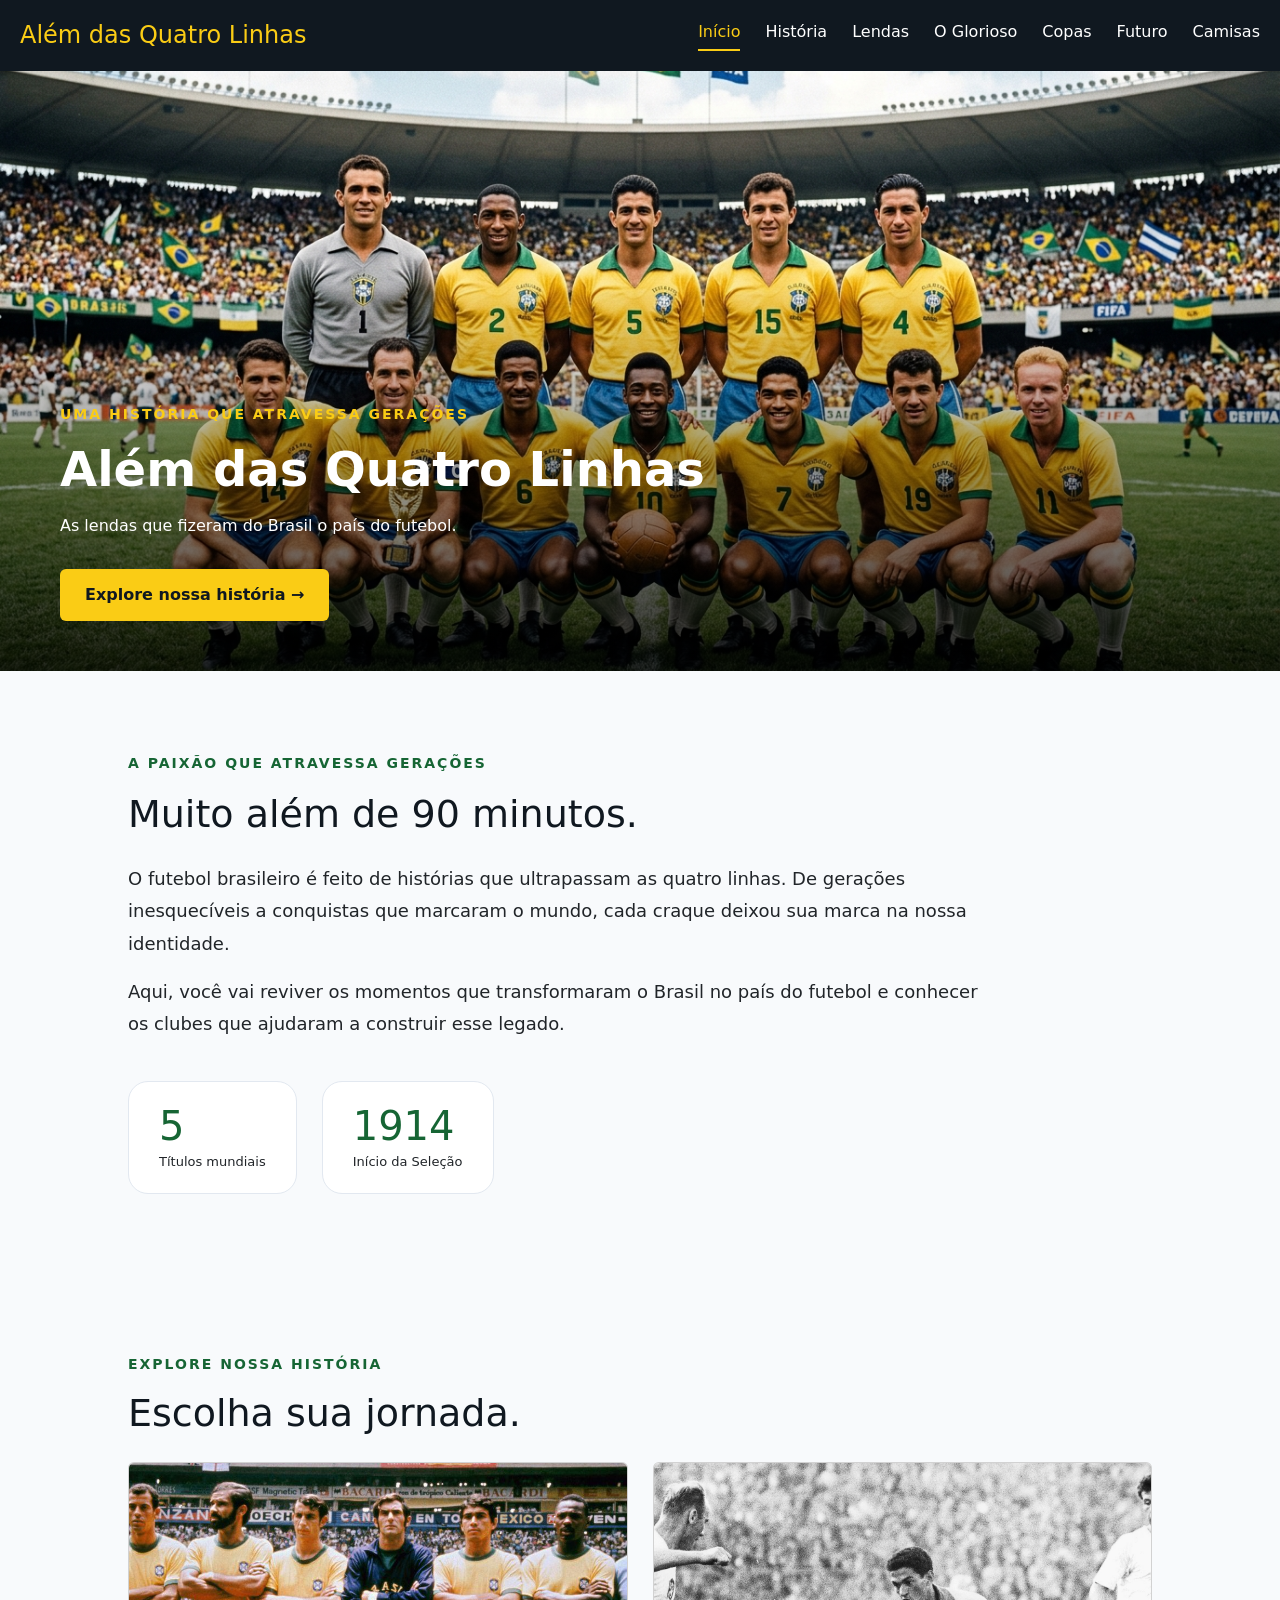
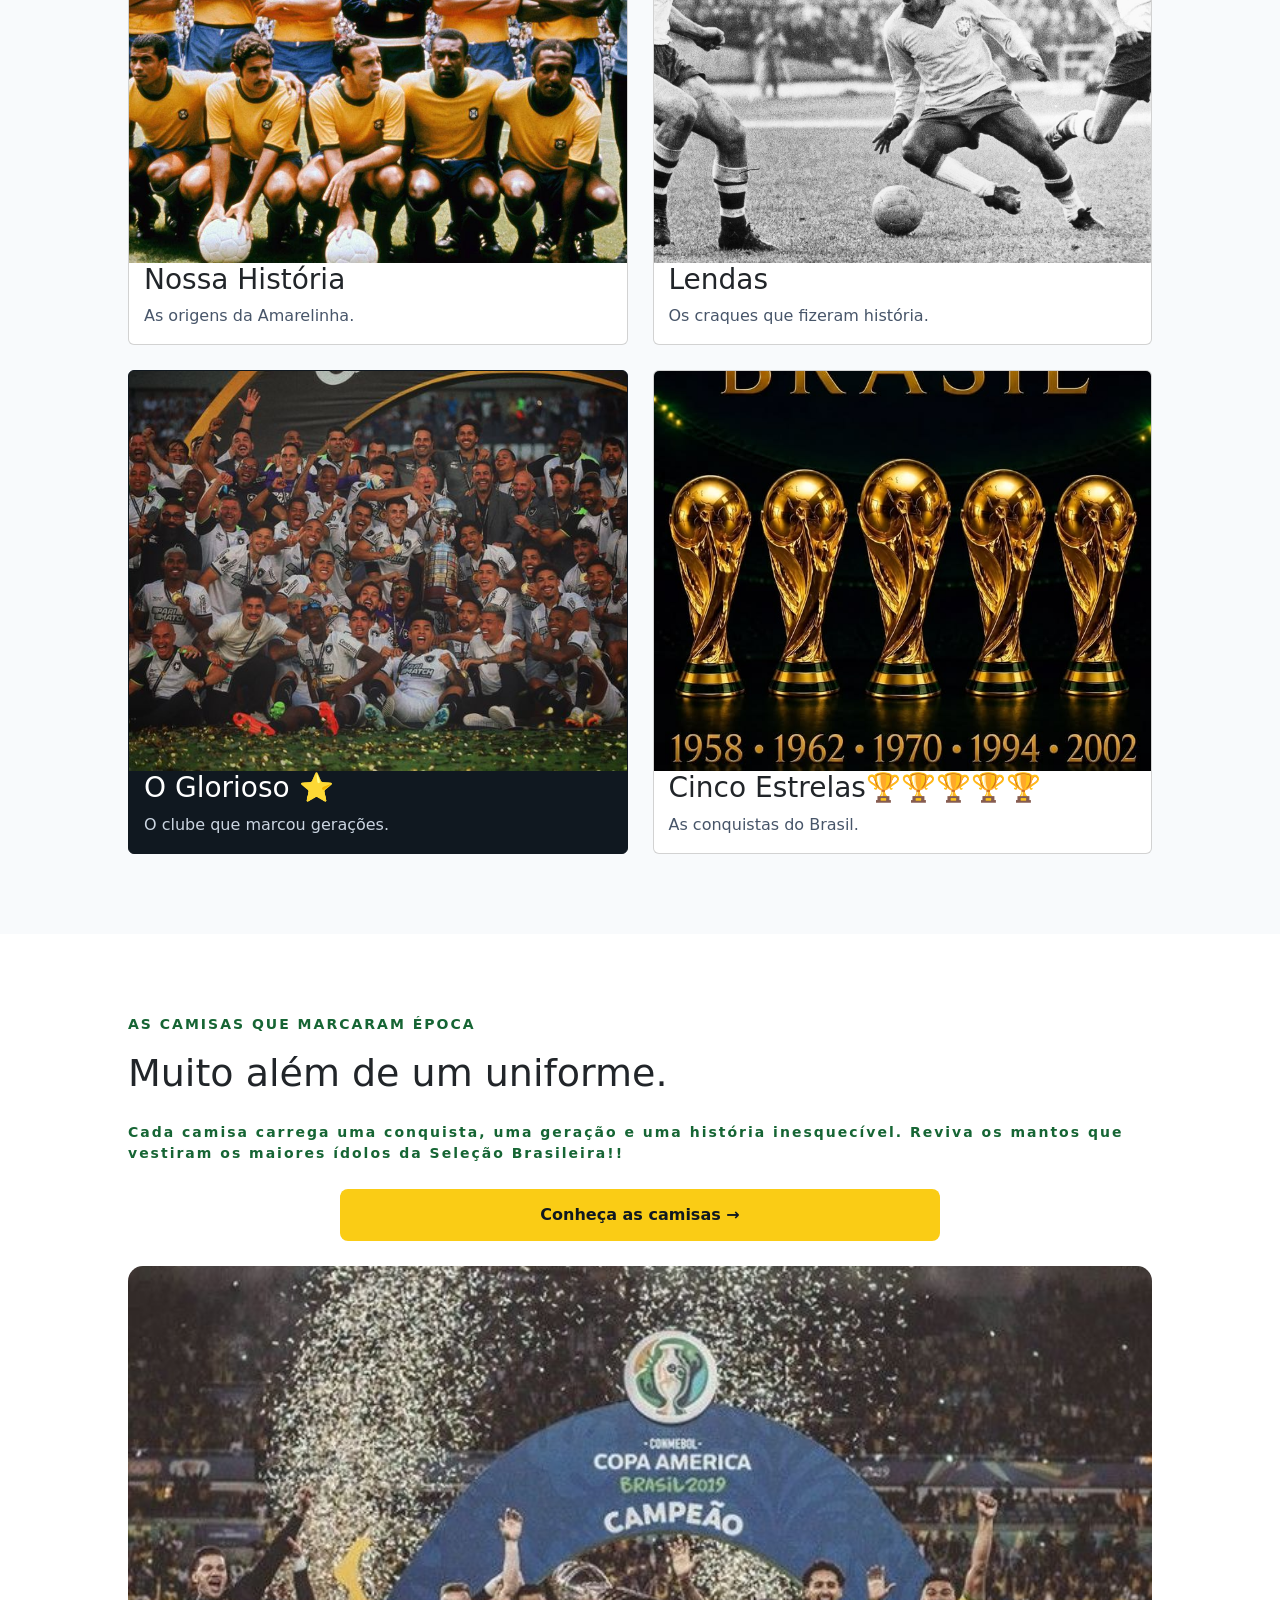
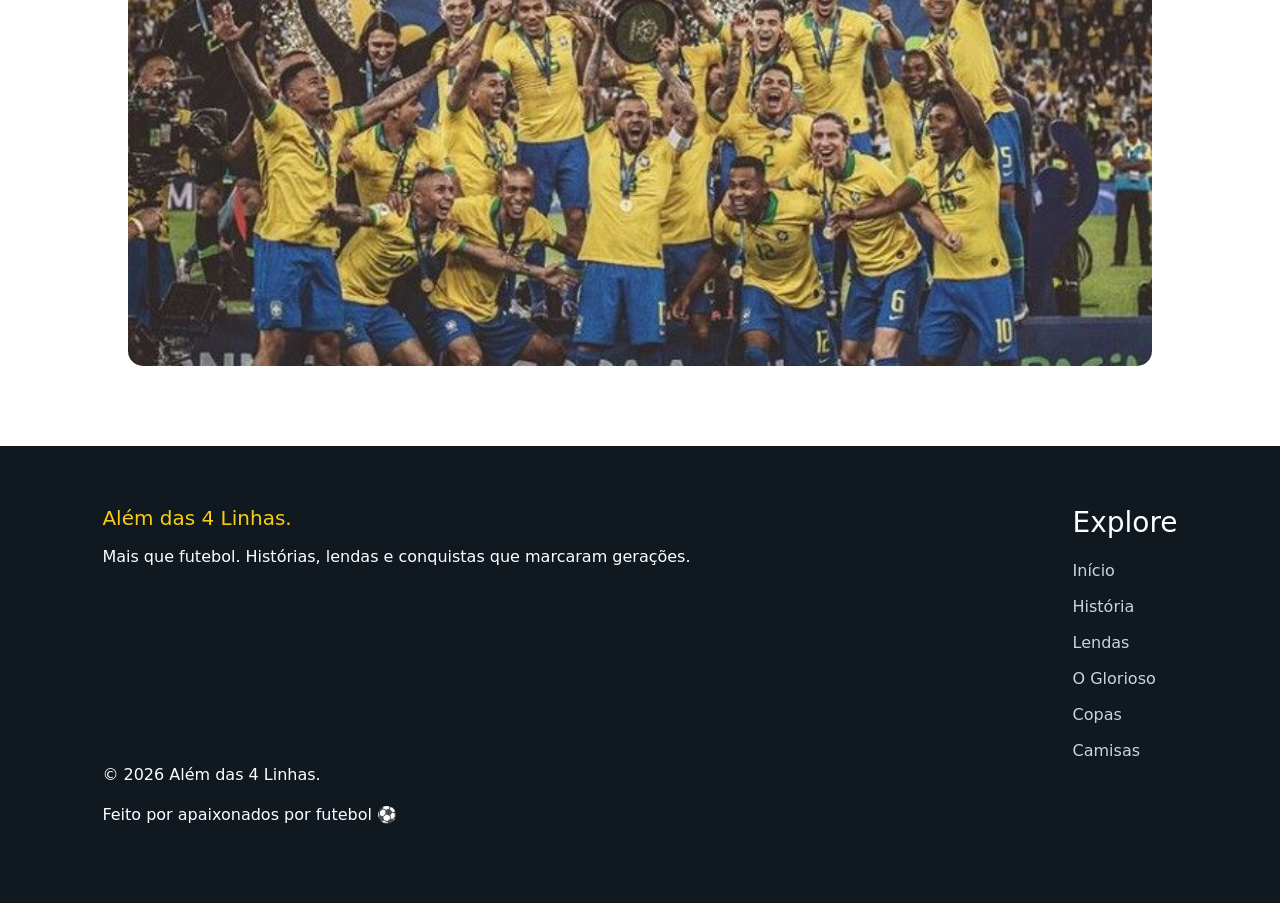
==== commit bbfdcfef: "pequenas alteracoes finais" ====
--- a/index.html
+++ b/index.html
@@ -124,13 +124,13 @@
 
         <section class="desafio">
             
-            <p>DESAFIO FINAL</p>
+            <p>AS CAMISAS QUE MARCARAM ÉPOCA</p>
 
-            <h2>Você conhece mesmo a história da Amarelinha?</h2>
+            <h2>Muito além de um uniforme.</h2>
 
-            <p>Das conquistas mundiais aos craques que marcaram gerações. Chegou a hora de colocar seus conhecimentos à prova!</p>
+            <p>Cada camisa carrega uma conquista, uma geração e uma história inesquecível. Reviva os mantos que vestiram os maiores ídolos da Seleção Brasileira!!</p>
 
-            <a href="quiz.html" class="botao-desaf"> Aceitar o desafio → </a>
+            <a href="camisas.html" class="botao-desaf"> Conheça as camisas → </a>
 
             <img src="img/Barro, World Cup.jpg" alt="quiz" class="desafio-img">
             
@@ -159,7 +159,7 @@
                 <a href="lendas.html">Lendas</a>
                 <a href="botafogo.html">O Glorioso</a>
                 <a href="copas.html">Copas</a>
-                <a href="quiz.html">Quiz</a>
+                <a href="camisas.html">Camisas</a>
                     
             </div>
 
--- a/css/index.css
+++ b/css/index.css
@@ -171,7 +171,7 @@
     width: 100%;
     height: 700px;
     object-fit: cover;
-    object-position:center 20%;
+    object-position:center 65%;
     display: block;
     border: #cbd5e1 ;
     border-radius: 15px;
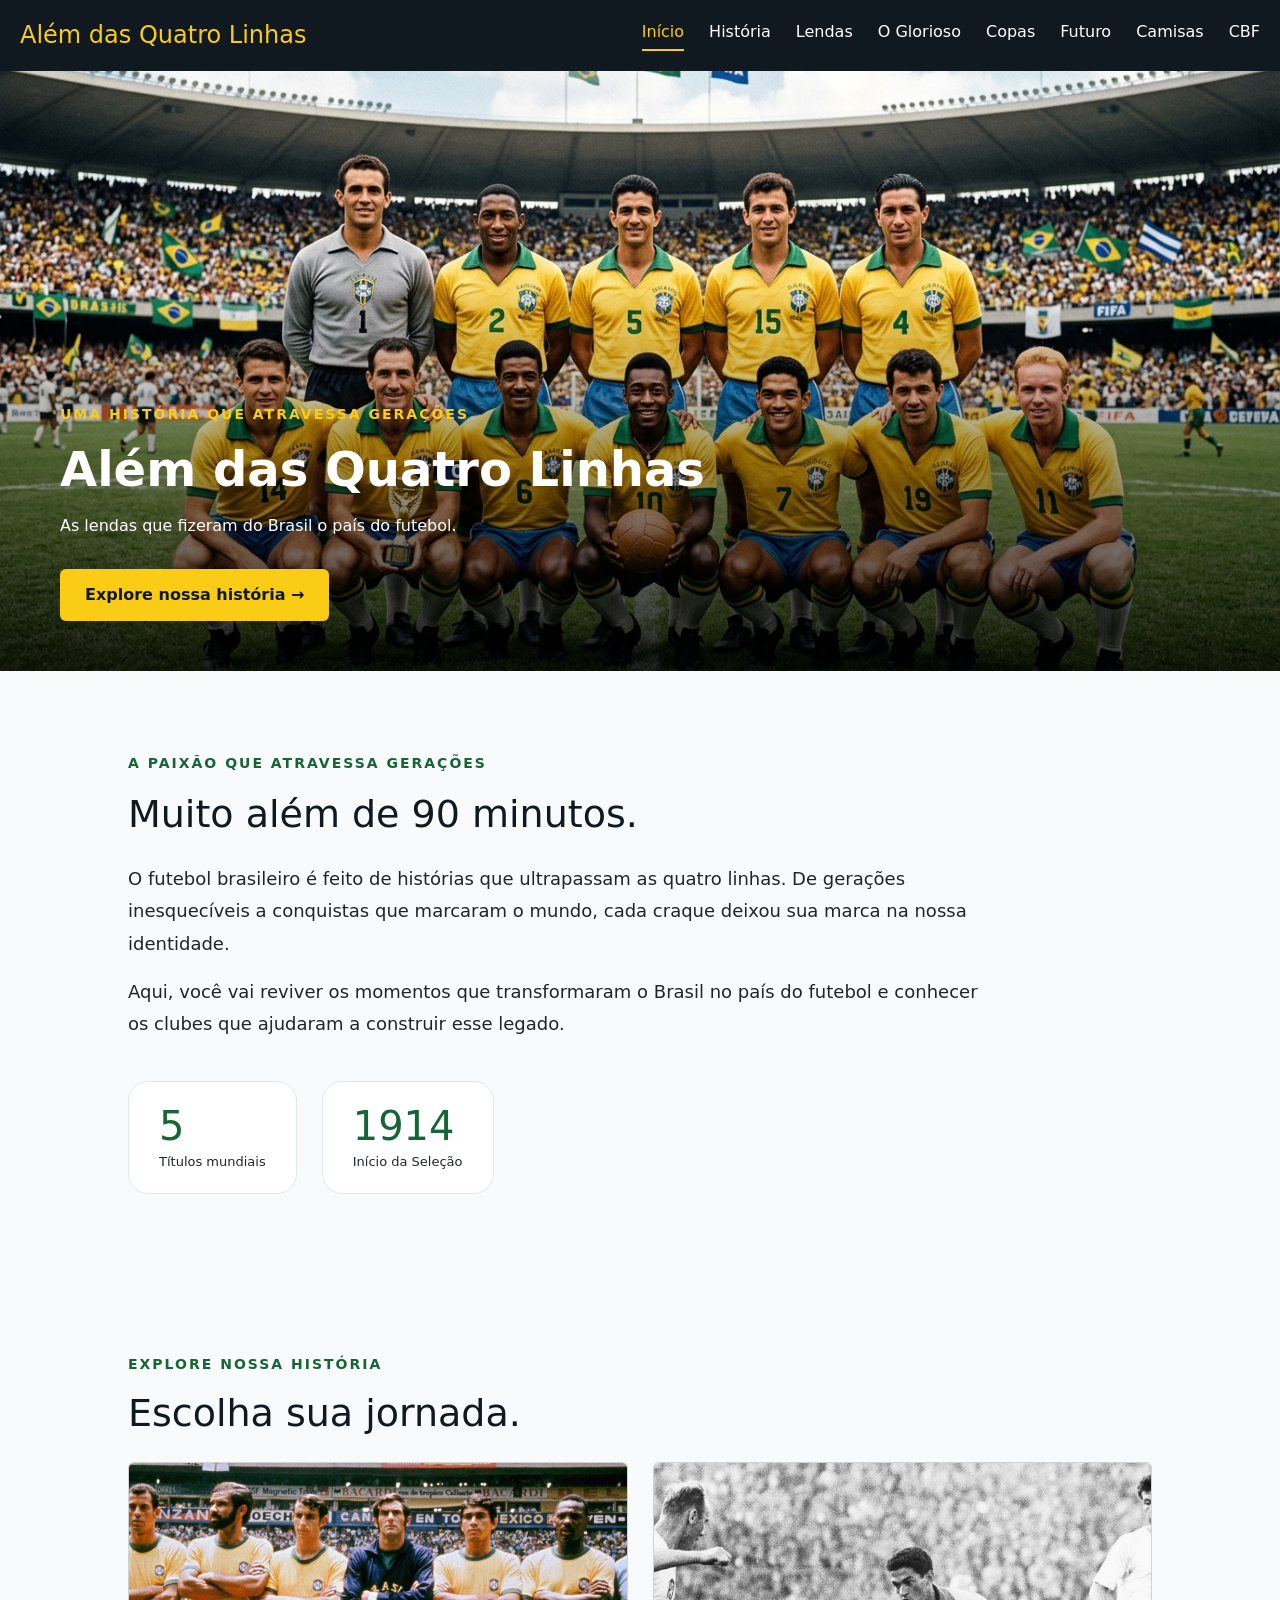
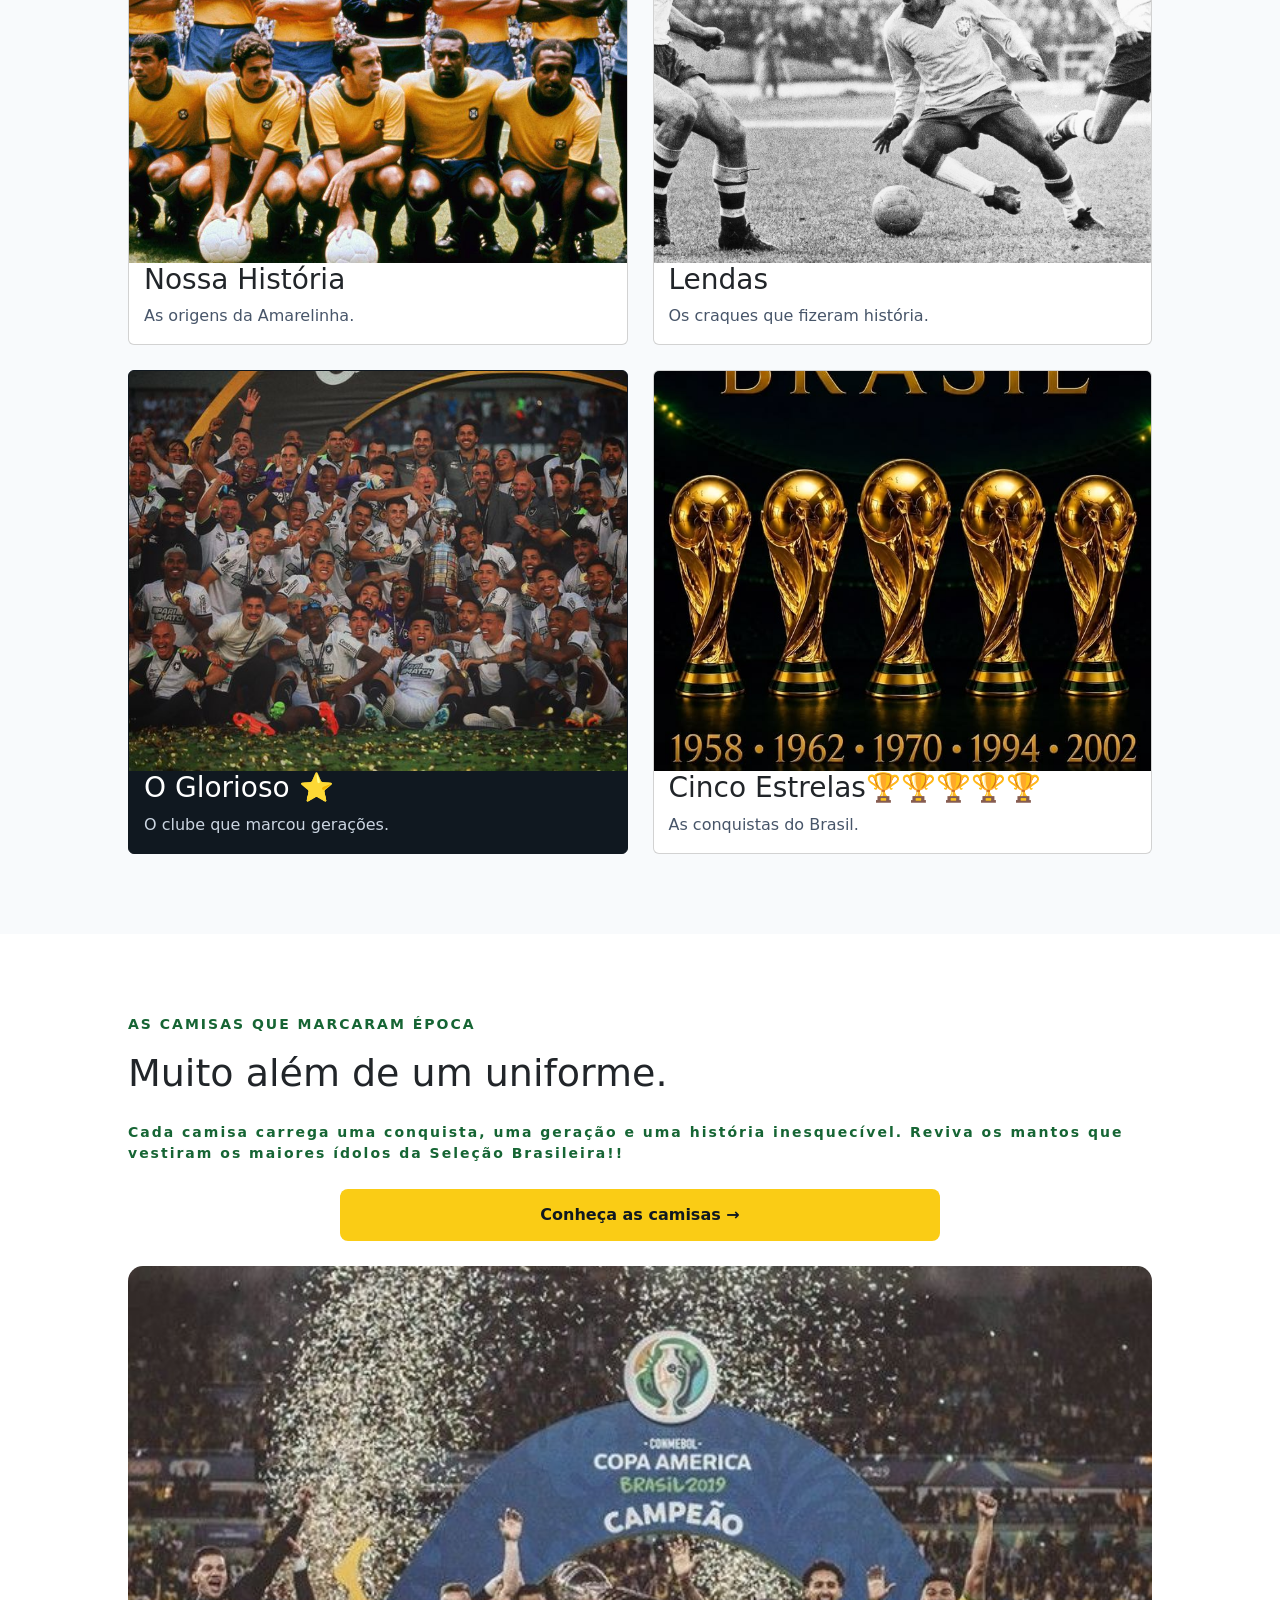
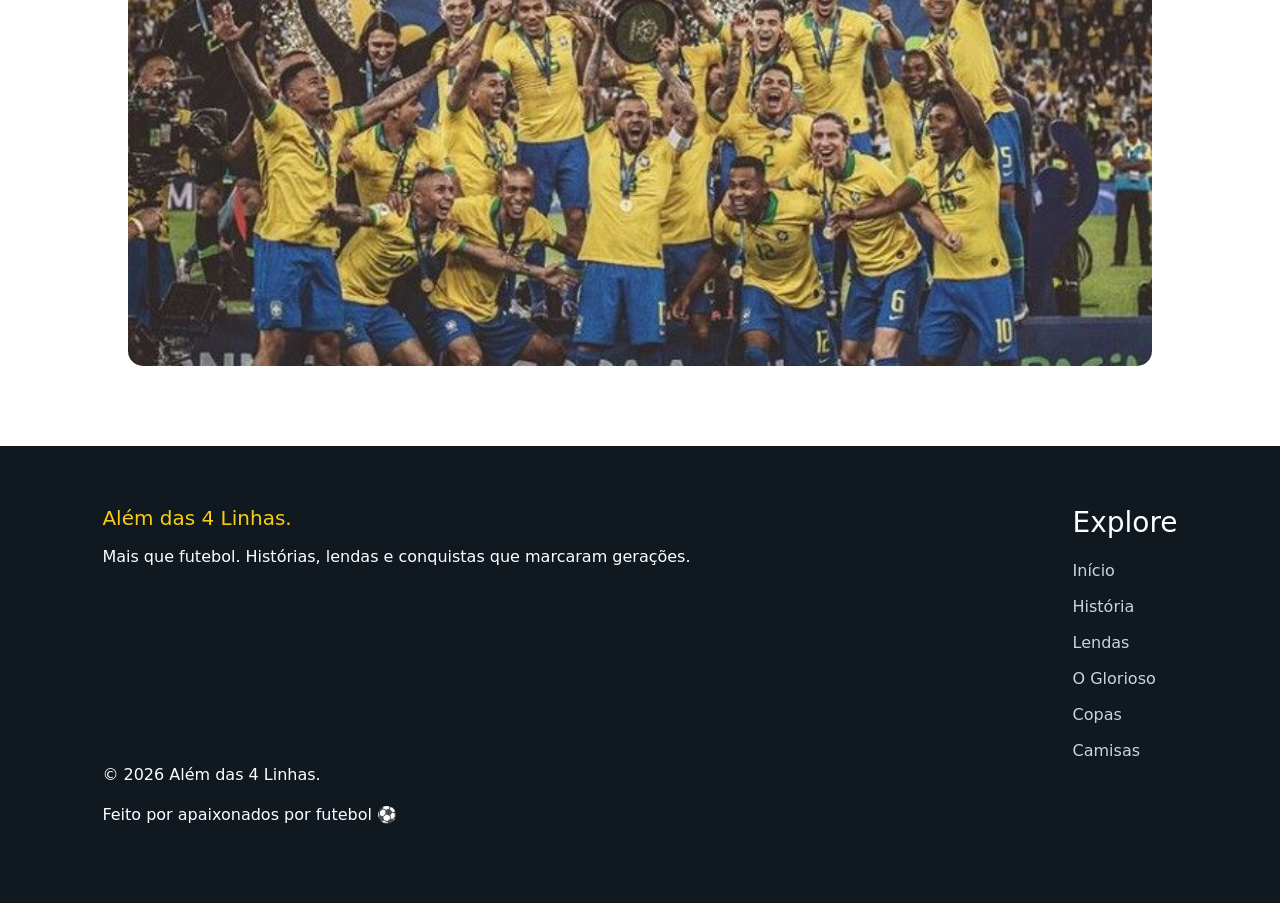
==== commit 6547a2a2: "ADJUST_HEADER" ====
--- a/index.html
+++ b/index.html
@@ -8,6 +8,7 @@
     <title>Alem das 4 linhas</title>
     <link href="https://cdn.jsdelivr.net/npm/bootstrap@5.3.3/dist/css/bootstrap.min.css" rel="stylesheet">
     
+<link rel="icon" type="image/png" href="img/ICON_PAGE.png">
 </head>
 <body>
     <header>
@@ -20,6 +21,7 @@
             <a href="copas.html">Copas</a>
             <a href="futuro.html">Futuro</a>
             <a href="camisas.html">Camisas</a>
+            <a href="https://www.cbf.com.br/">CBF</a>
         </nav>
     </header>
     
--- a/css/global.css
+++ b/css/global.css
@@ -53,7 +53,7 @@
 .jornada-cards { 
     display: grid;
     grid-template-columns: repeat(2, 1fr);
-    gap: 25px;
+    gap: 25px;  
 }
 
 .card img {
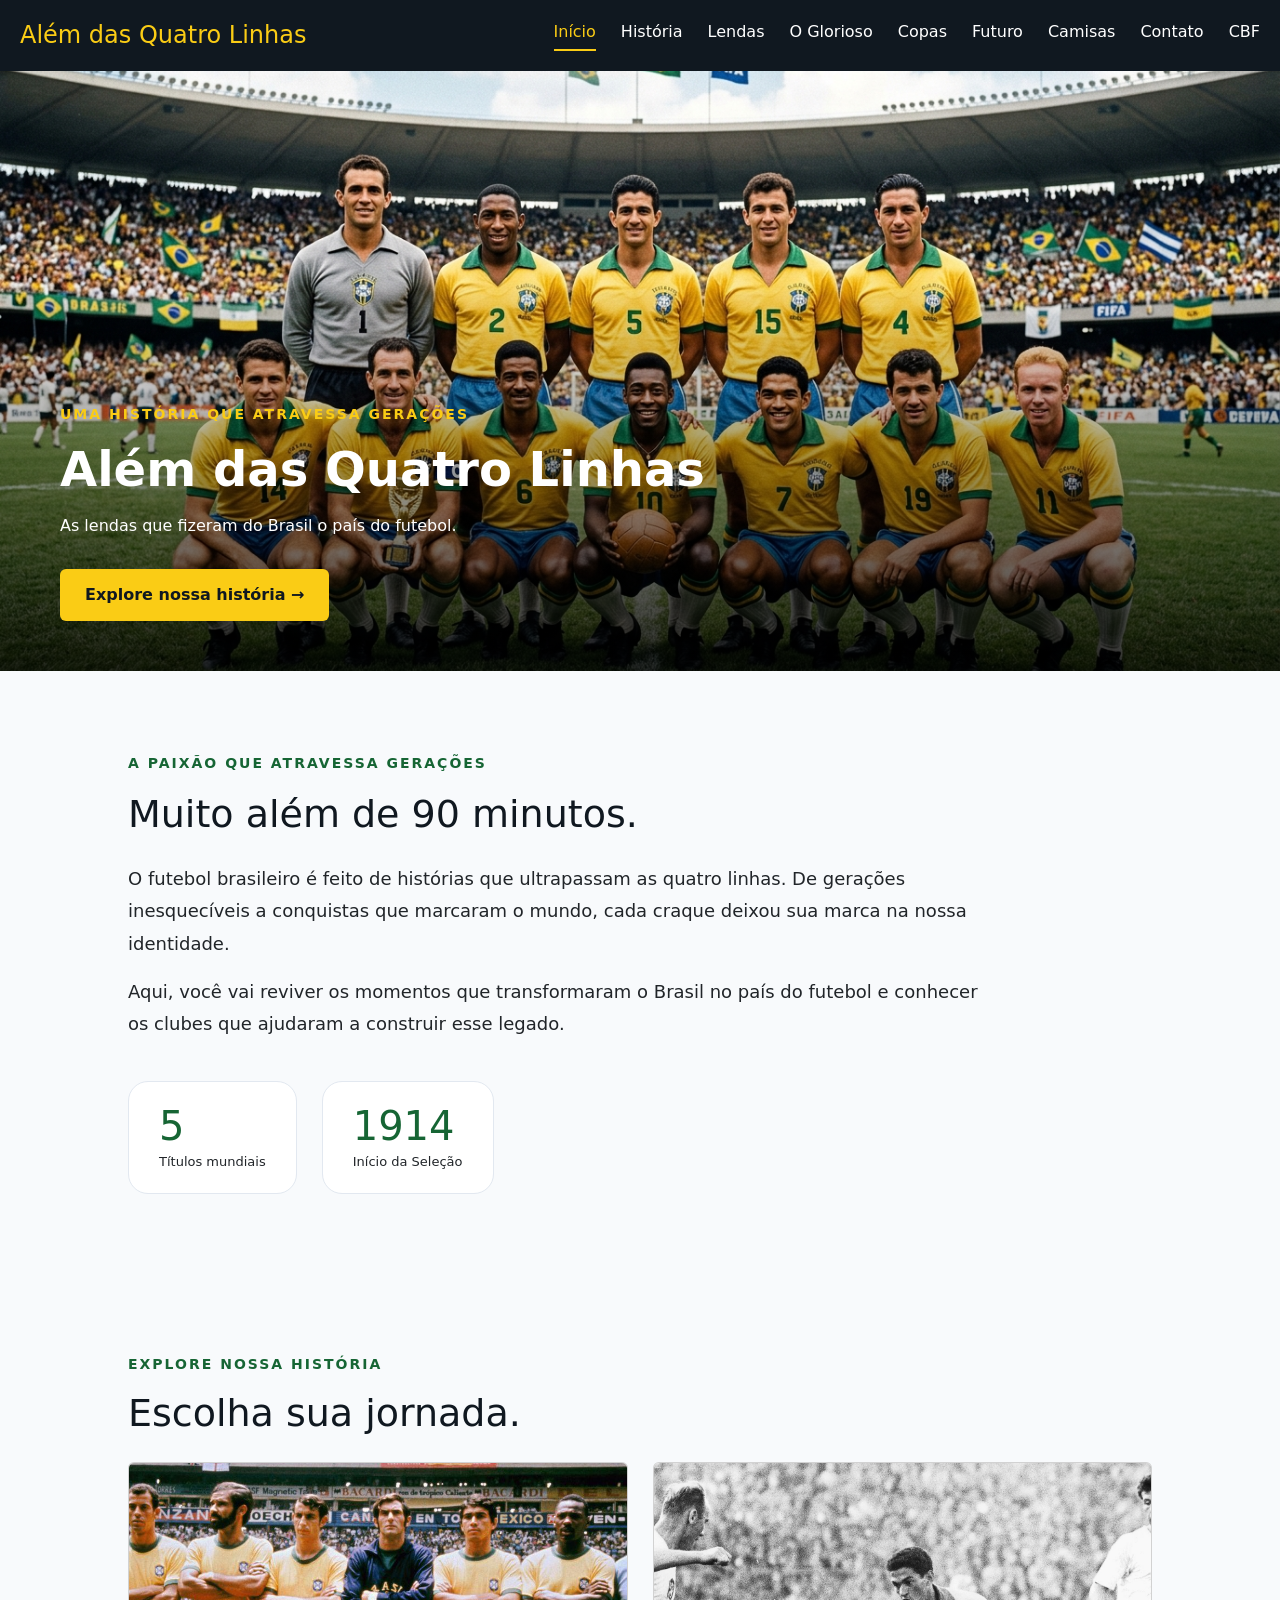
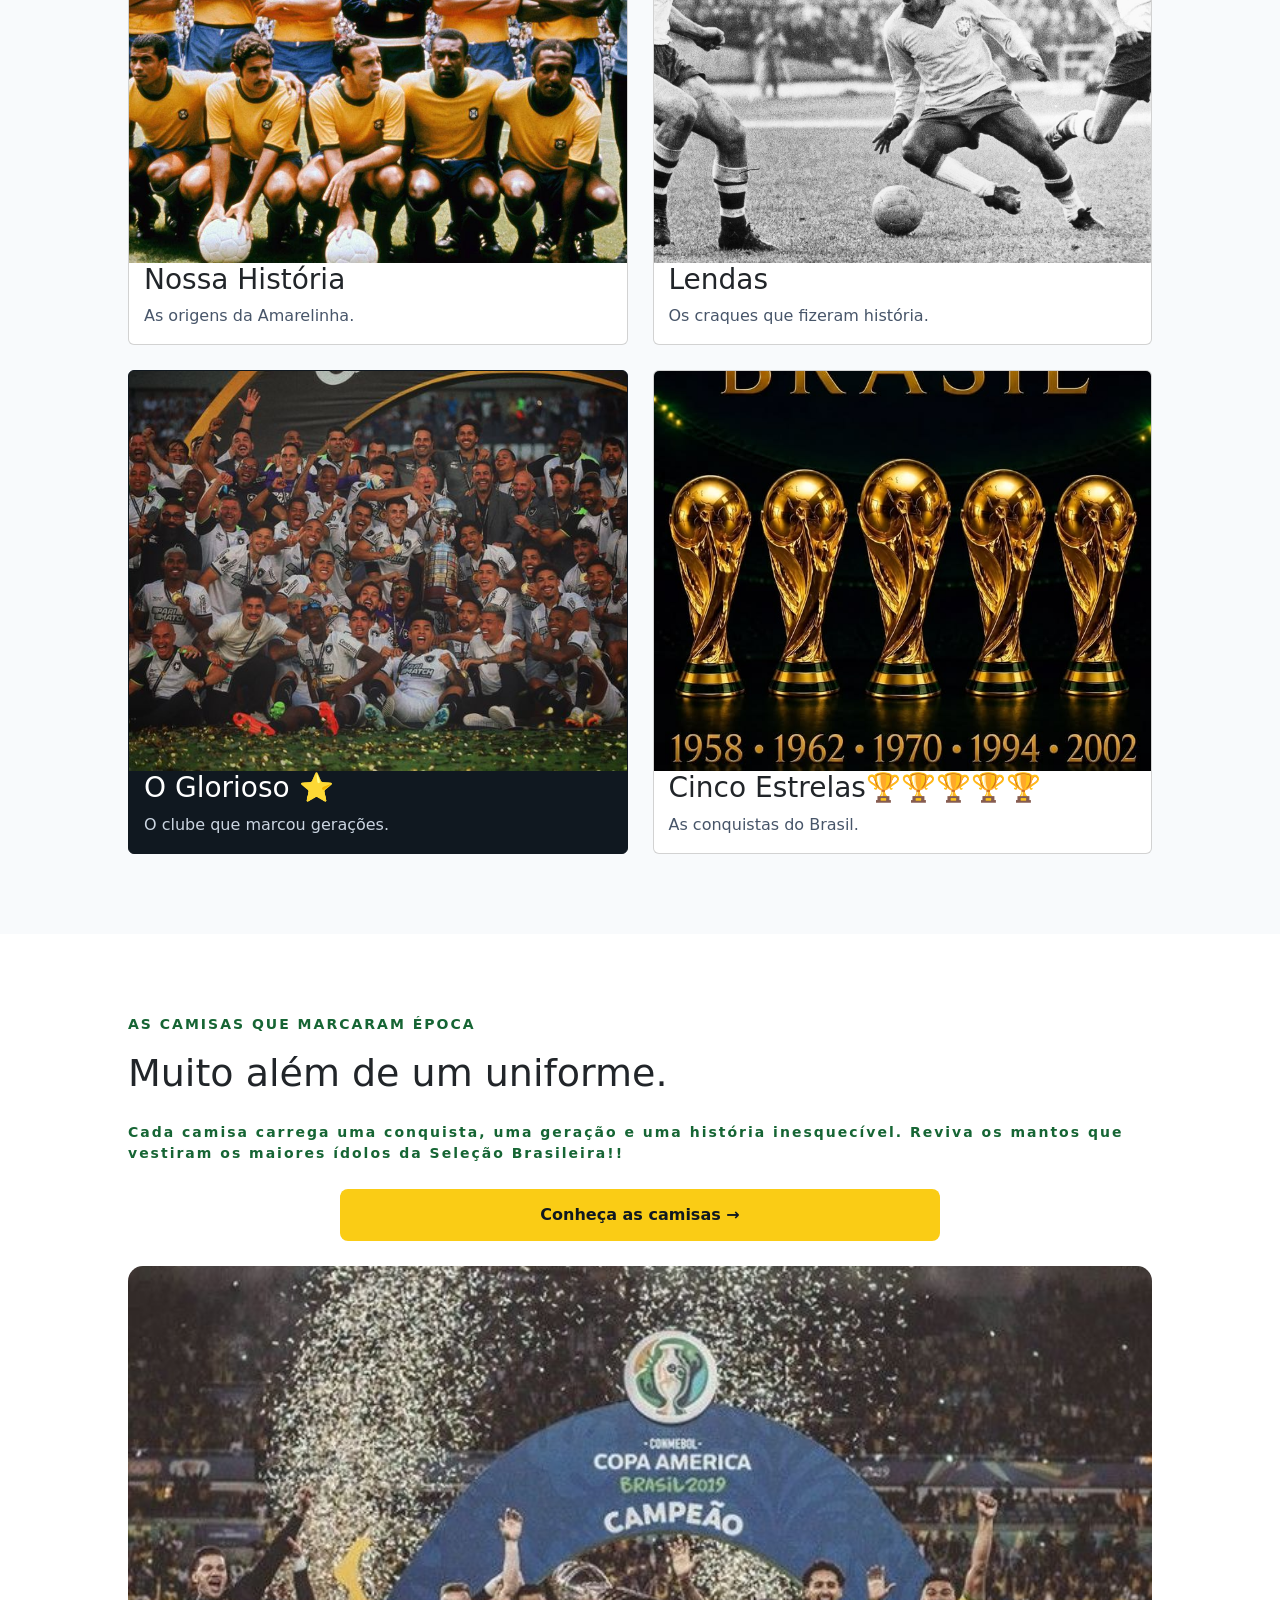
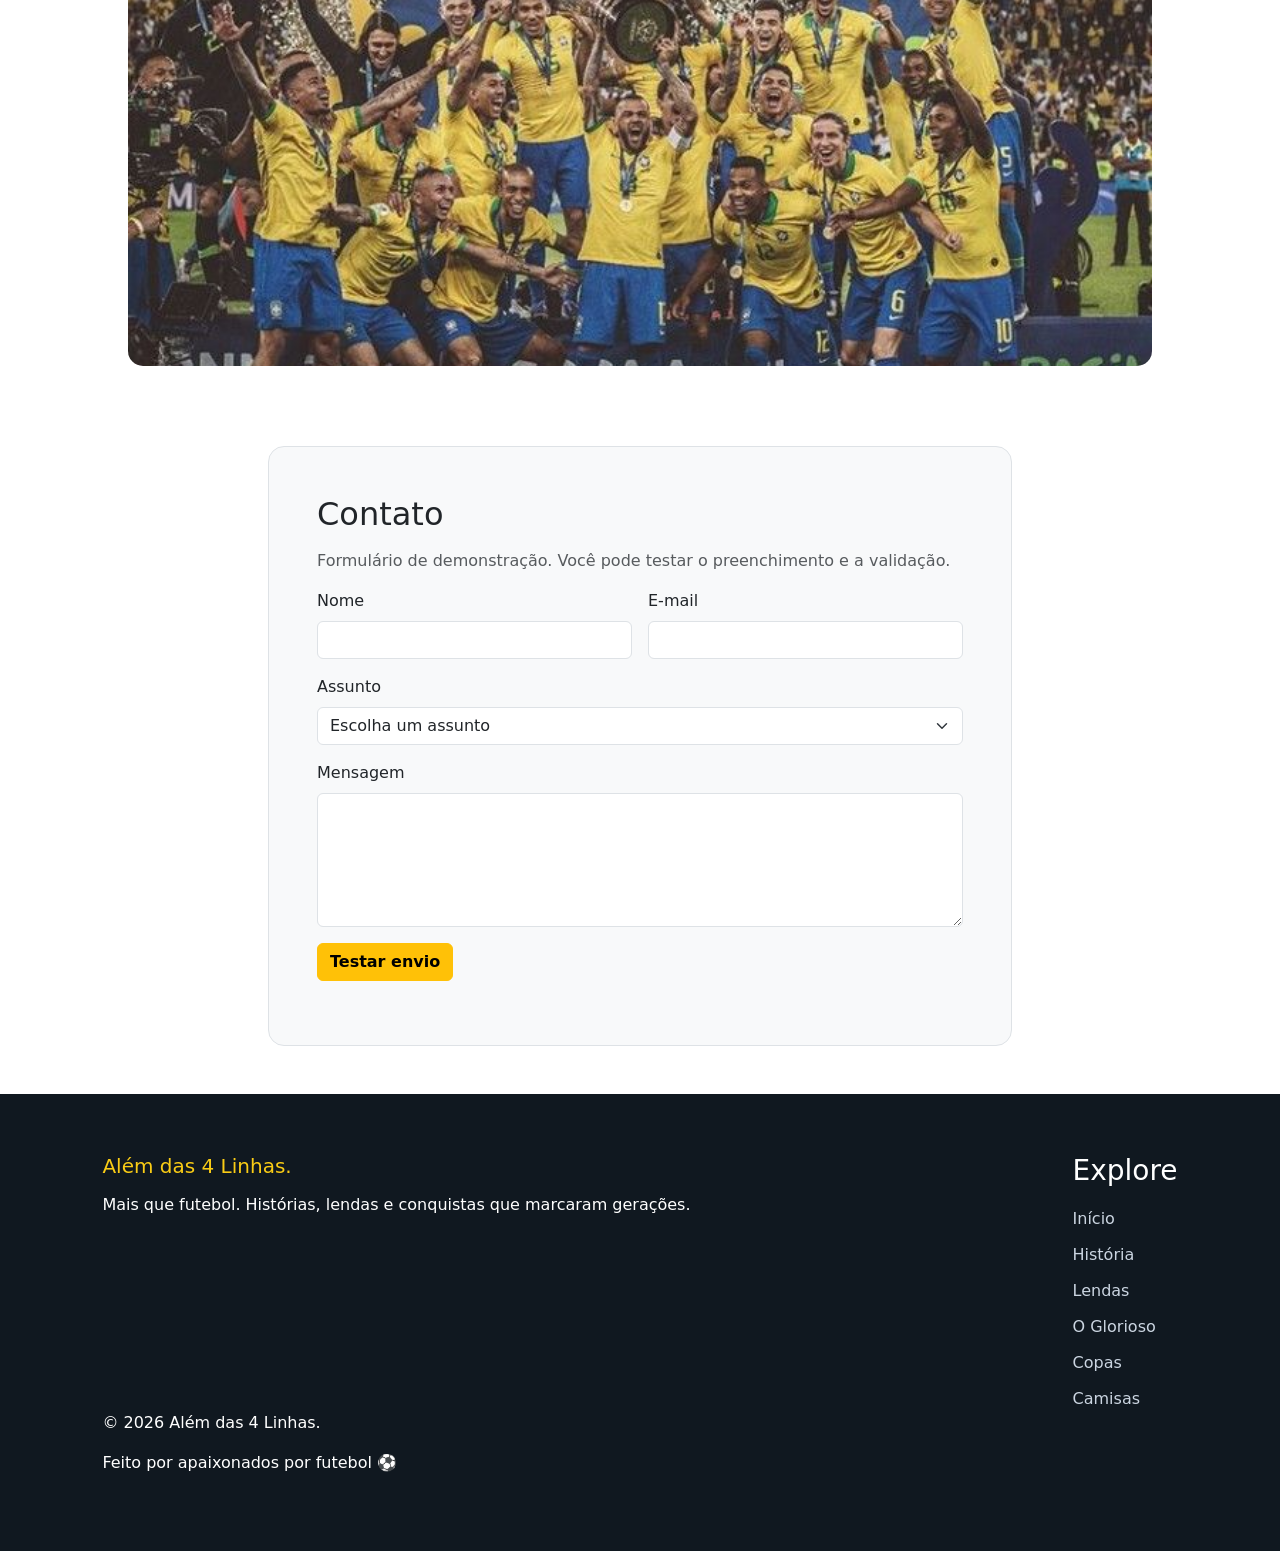
==== commit bcb9d834: "Adiciona formulário de contato e tabela de Copas" ====
--- a/index.html
+++ b/index.html
@@ -21,6 +21,7 @@
             <a href="copas.html">Copas</a>
             <a href="futuro.html">Futuro</a>
             <a href="camisas.html">Camisas</a>
+            <a href="#contato">Contato</a>
             <a href="https://www.cbf.com.br/">CBF</a>
         </nav>
     </header>
@@ -136,6 +137,48 @@
 
             <img src="img/Barro, World Cup.jpg" alt="quiz" class="desafio-img">
             
+        </section>
+
+        <section id="contato" class="container pb-5" aria-labelledby="titulo-contato">
+            <div class="mx-auto rounded-4 border bg-light p-4 p-md-5 col-lg-8">
+                <h2 id="titulo-contato" class="mb-3">Contato</h2>
+                <p id="contato-ajuda" class="text-body-secondary">
+                    Formulário de demonstração. Você pode testar o preenchimento e a validação.
+                </p>
+
+                <form id="form-contato" method="post" aria-describedby="contato-ajuda">
+                    <div class="row g-3">
+                        <div class="col-md-6">
+                            <label for="contato-nome" class="form-label">Nome</label>
+                            <input type="text" id="contato-nome" name="nome" class="form-control"
+                                   autocomplete="name" required>
+                        </div>
+                        <div class="col-md-6">
+                            <label for="contato-email" class="form-label">E-mail</label>
+                            <input type="email" id="contato-email" name="email" class="form-control"
+                                   autocomplete="email" required>
+                        </div>
+                        <div class="col-12">
+                            <label for="contato-assunto" class="form-label">Assunto</label>
+                            <select id="contato-assunto" name="assunto" class="form-select" required>
+                                <option value="">Escolha um assunto</option>
+                                <option value="sugestao">Sugestão</option>
+                                <option value="correcao">Correção de conteúdo</option>
+                                <option value="outro">Outro assunto</option>
+                            </select>
+                        </div>
+                        <div class="col-12">
+                            <label for="contato-mensagem" class="form-label">Mensagem</label>
+                            <textarea id="contato-mensagem" name="mensagem" class="form-control"
+                                      rows="5" required></textarea>
+                        </div>
+                        <div class="col-12">
+                            <input type="submit" class="btn btn-warning fw-semibold" value="Testar envio">
+                        </div>
+                    </div>
+                    <p id="contato-status" class="mt-3 mb-0 text-success" role="status"></p>
+                </form>
+            </div>
         </section>
     </main>
     
@@ -174,5 +217,12 @@
 
     </footer>
 
+    <script>
+        document.getElementById("form-contato").addEventListener("submit", function (event) {
+            event.preventDefault();
+            document.getElementById("contato-status").textContent =
+                "Campos validados. Esta demonstração não envia mensagens.";
+        });
+    </script>
 </body>
 </html>
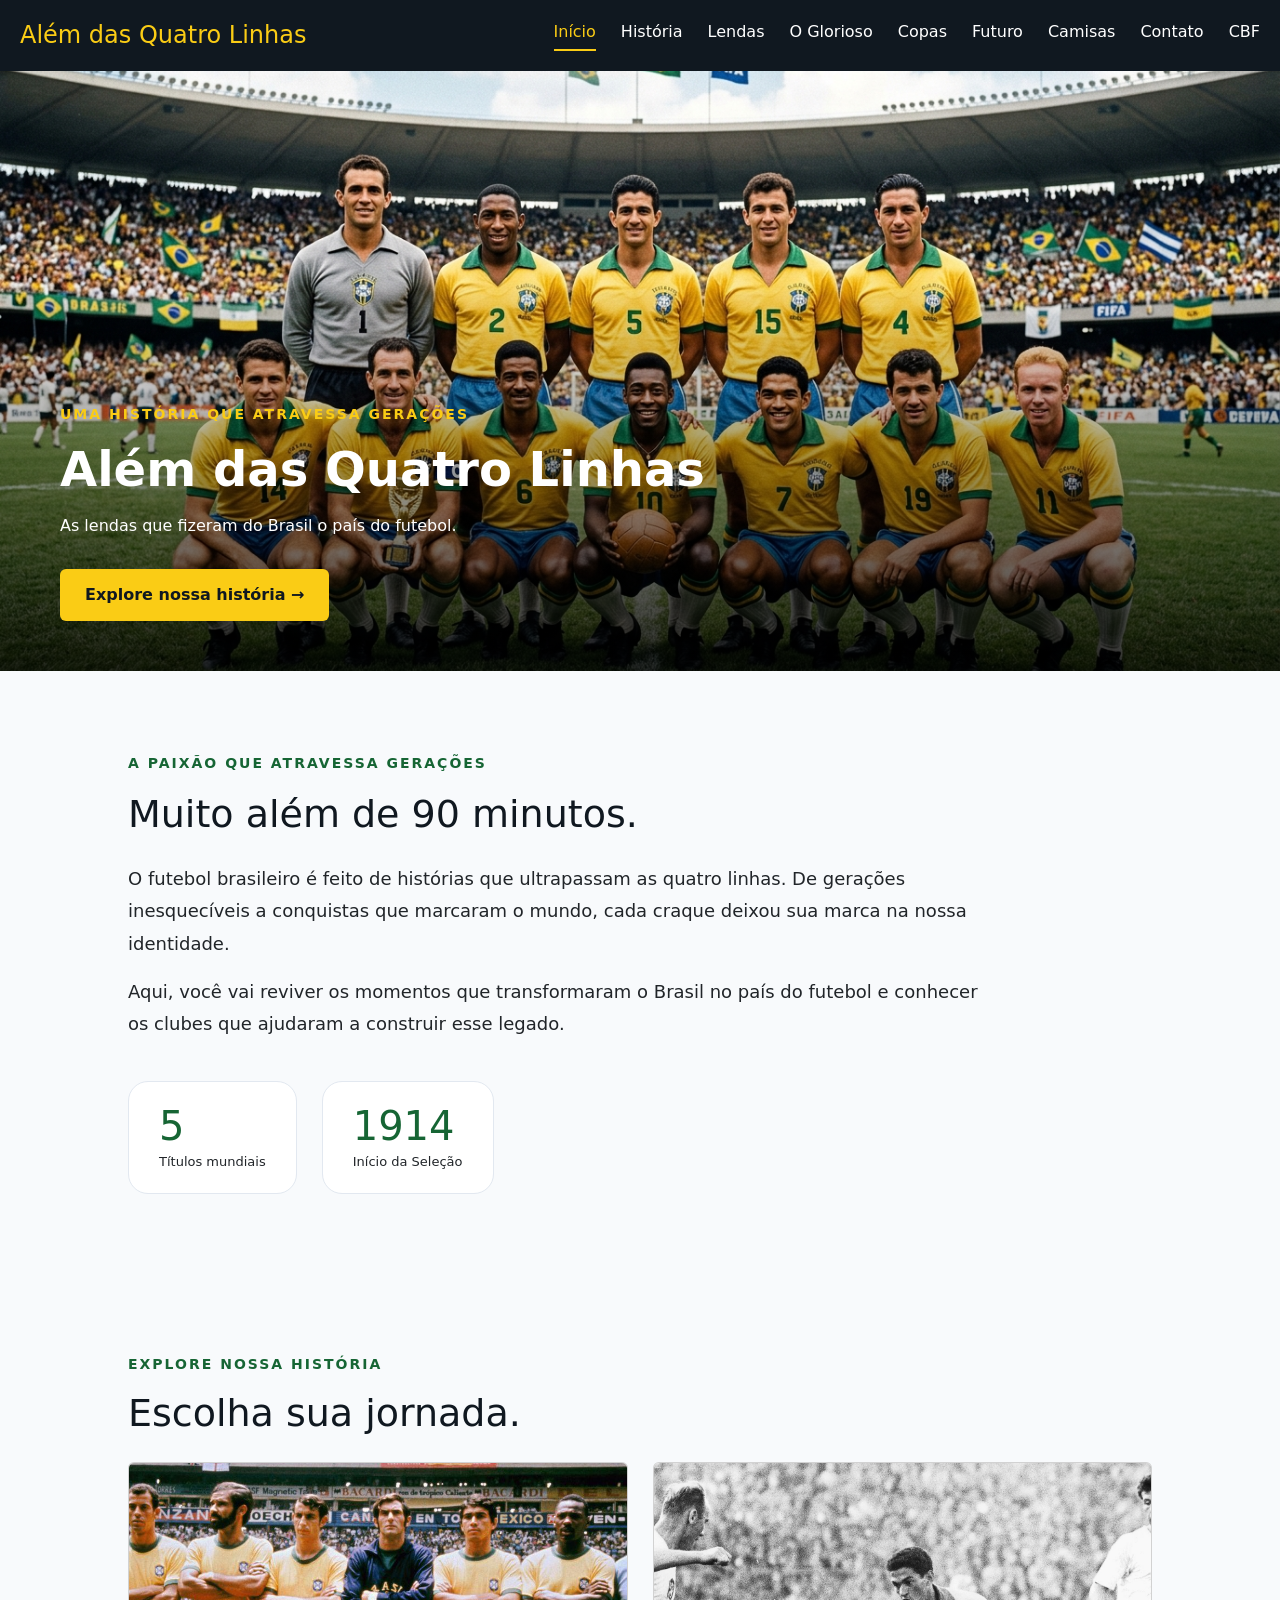
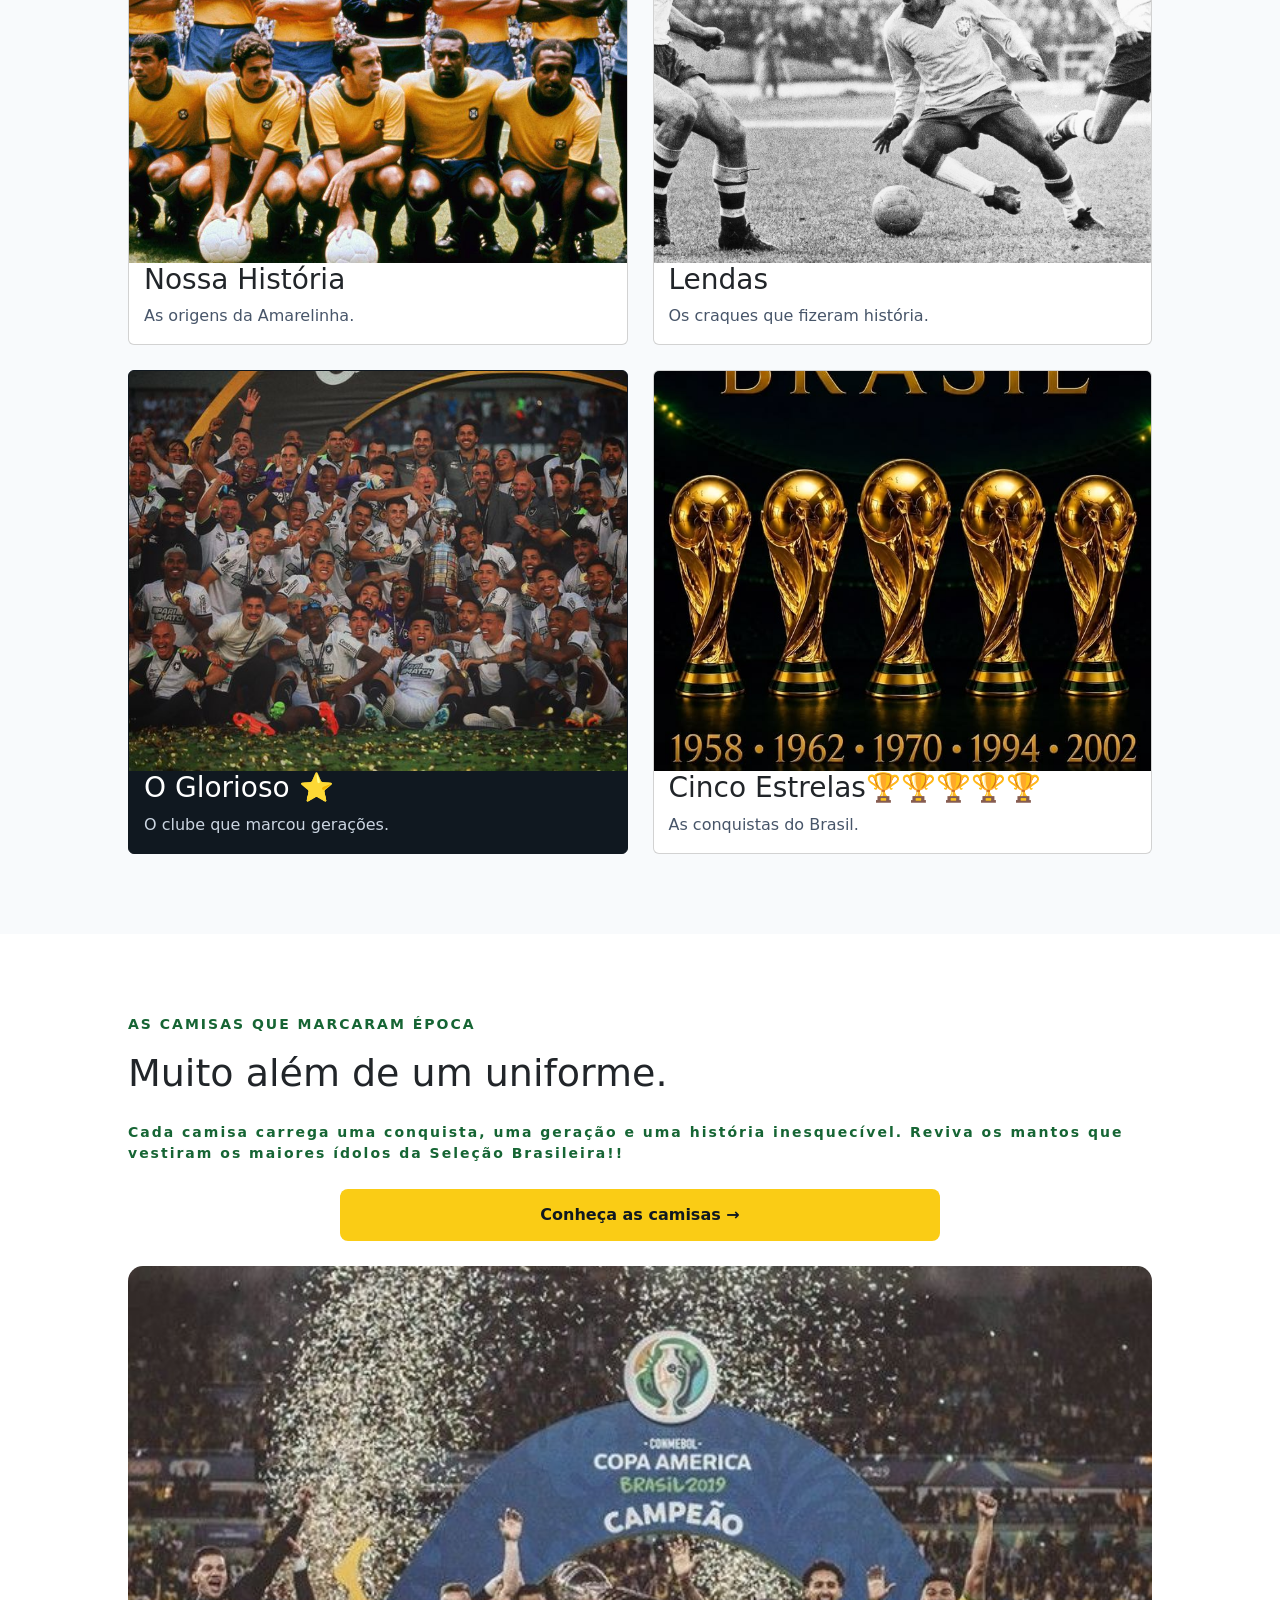
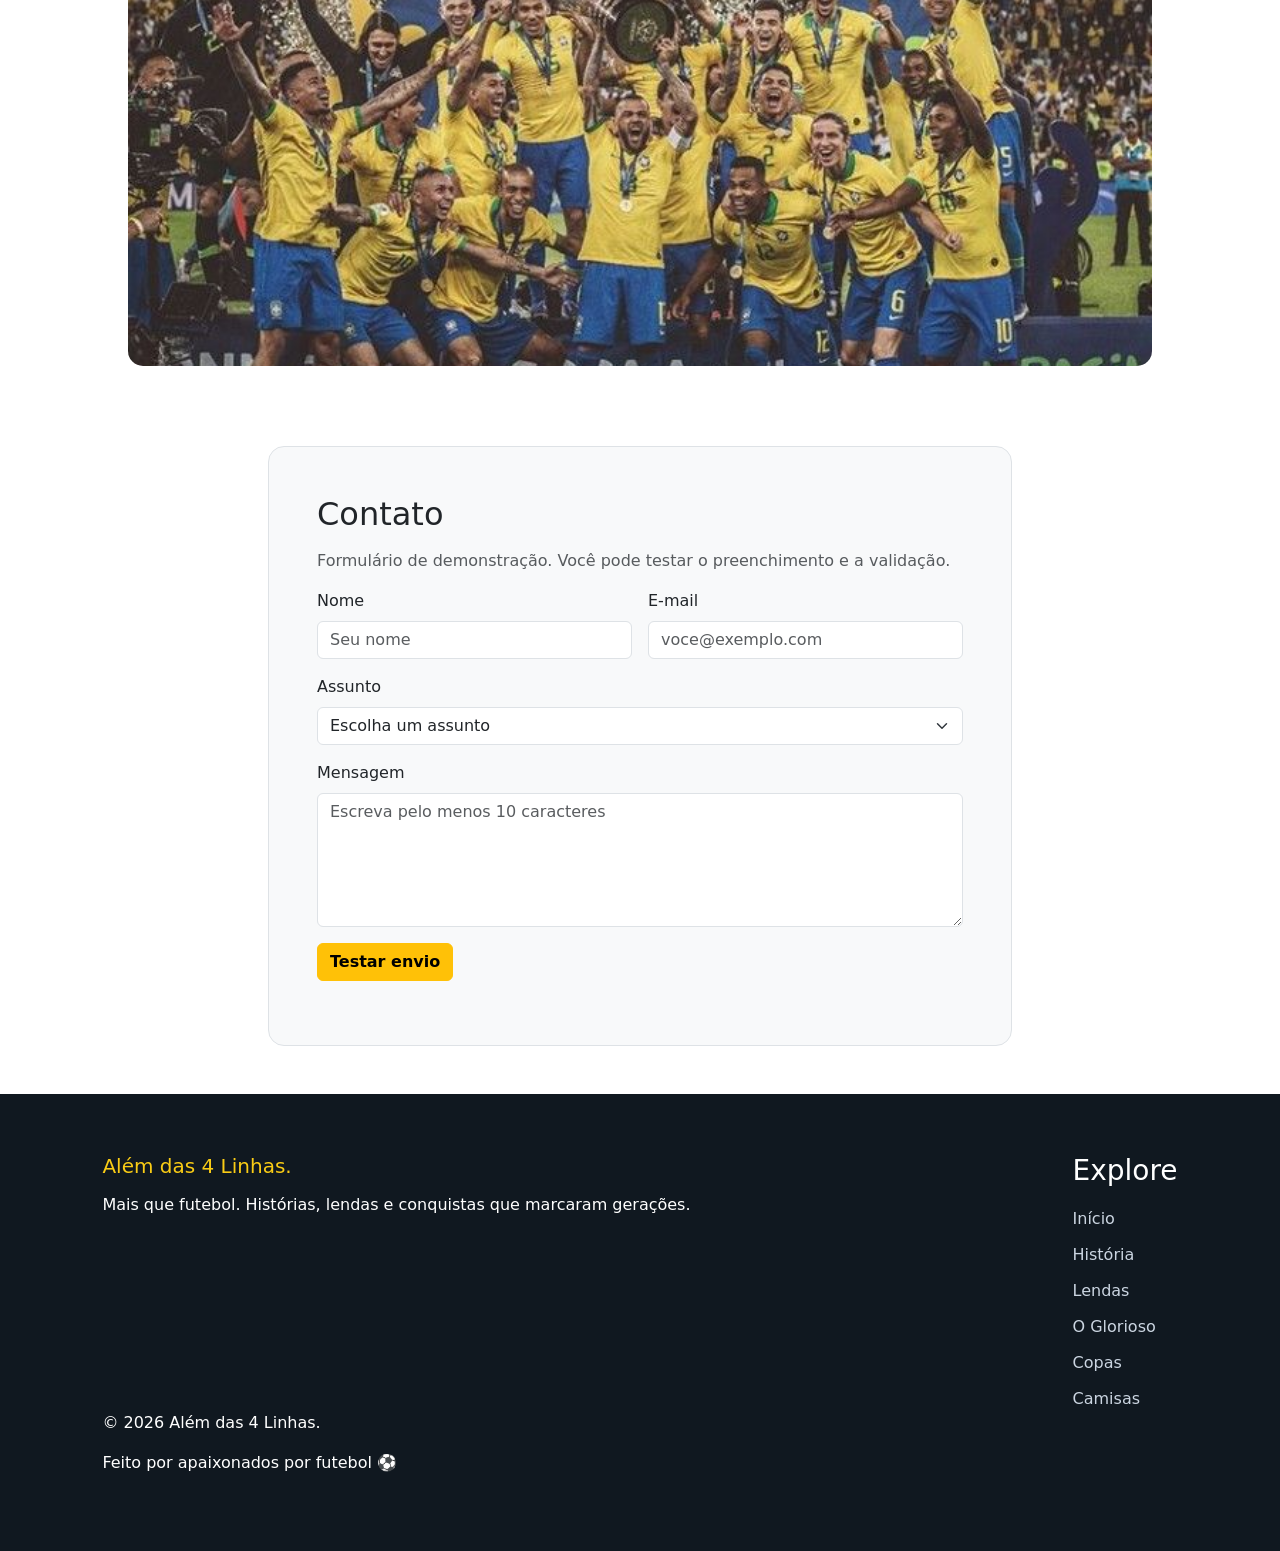
==== commit 19b832f5: "Completa a validação nativa do formulário" ====
--- a/index.html
+++ b/index.html
@@ -151,12 +151,14 @@
                         <div class="col-md-6">
                             <label for="contato-nome" class="form-label">Nome</label>
                             <input type="text" id="contato-nome" name="nome" class="form-control"
-                                   autocomplete="name" required>
+                                   autocomplete="name" minlength="2" pattern=".*\S.*"
+                                   title="Digite pelo menos 2 caracteres, incluindo um que não seja espaço."
+                                   placeholder="Seu nome" required>
                         </div>
                         <div class="col-md-6">
                             <label for="contato-email" class="form-label">E-mail</label>
                             <input type="email" id="contato-email" name="email" class="form-control"
-                                   autocomplete="email" required>
+                                   autocomplete="email" placeholder="voce@exemplo.com" required>
                         </div>
                         <div class="col-12">
                             <label for="contato-assunto" class="form-label">Assunto</label>
@@ -170,7 +172,7 @@
                         <div class="col-12">
                             <label for="contato-mensagem" class="form-label">Mensagem</label>
                             <textarea id="contato-mensagem" name="mensagem" class="form-control"
-                                      rows="5" required></textarea>
+                                      rows="5" minlength="10" placeholder="Escreva pelo menos 10 caracteres" required></textarea>
                         </div>
                         <div class="col-12">
                             <input type="submit" class="btn btn-warning fw-semibold" value="Testar envio">
